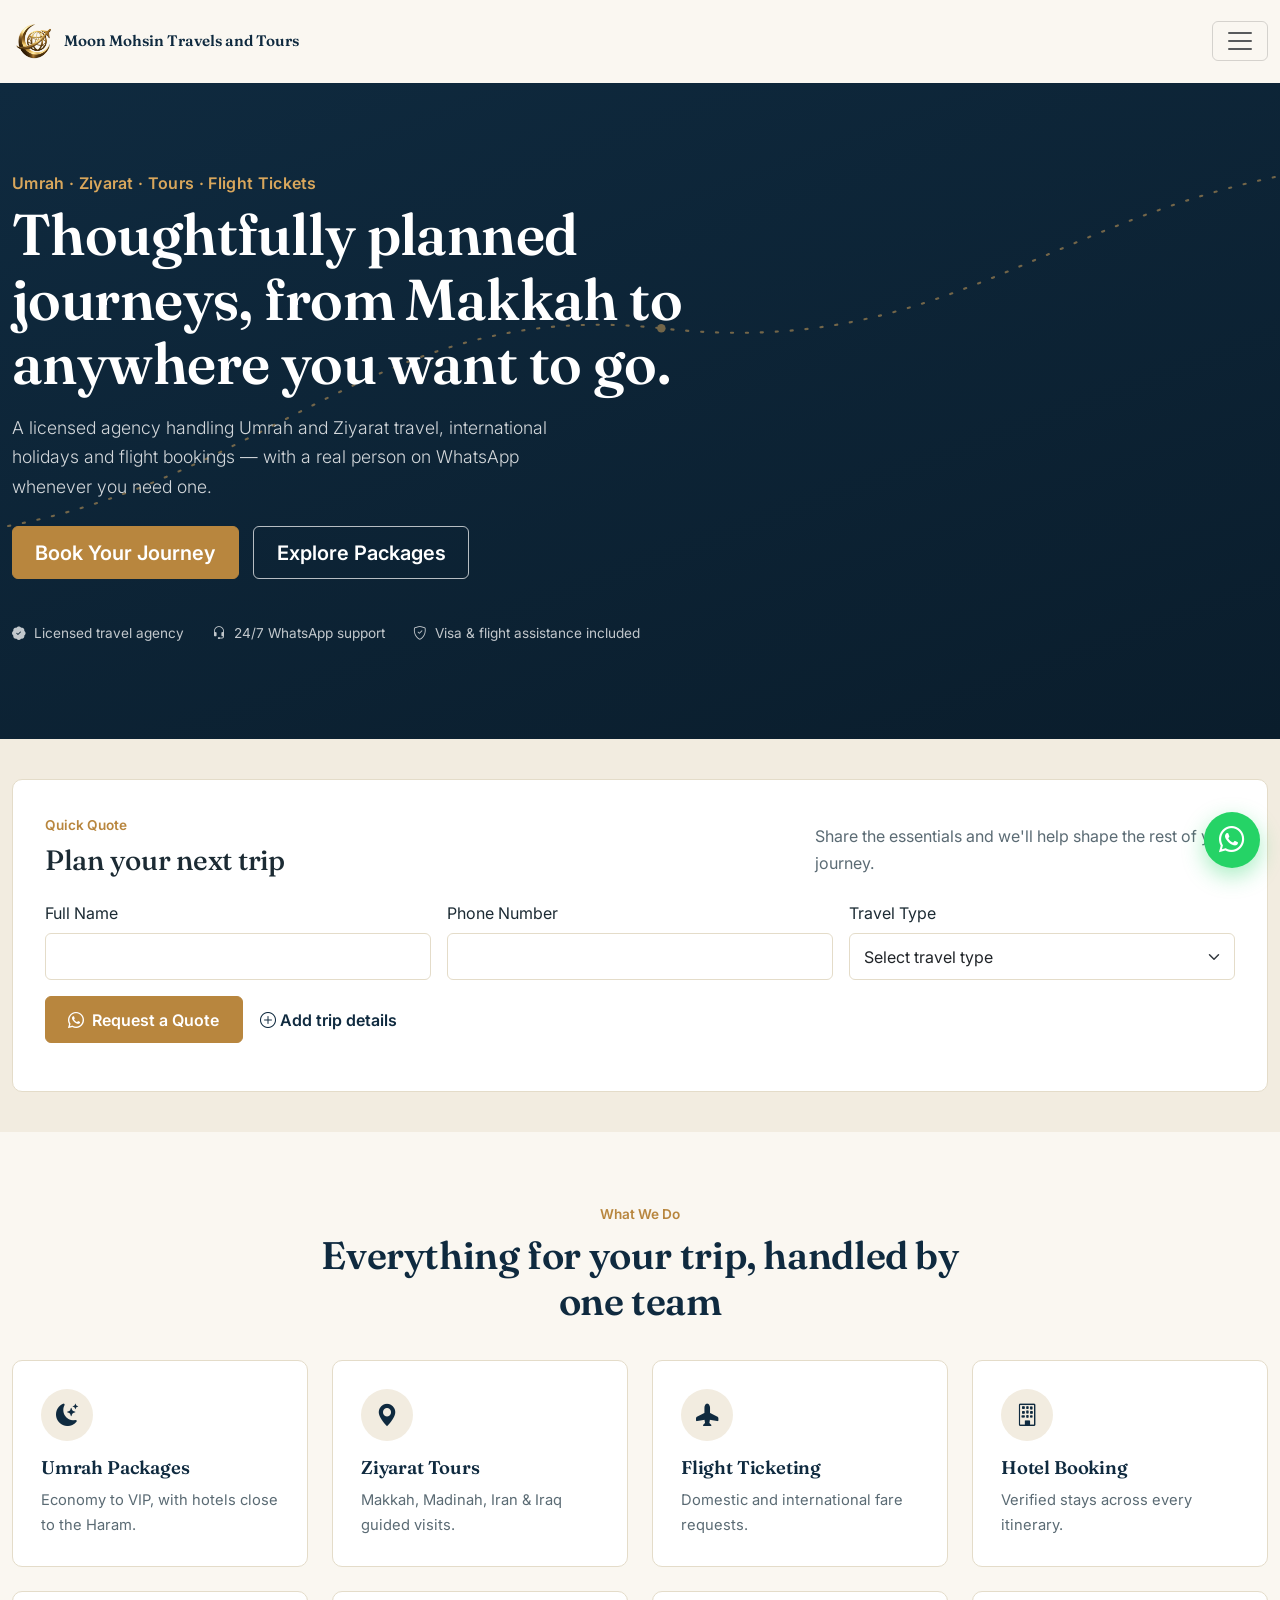
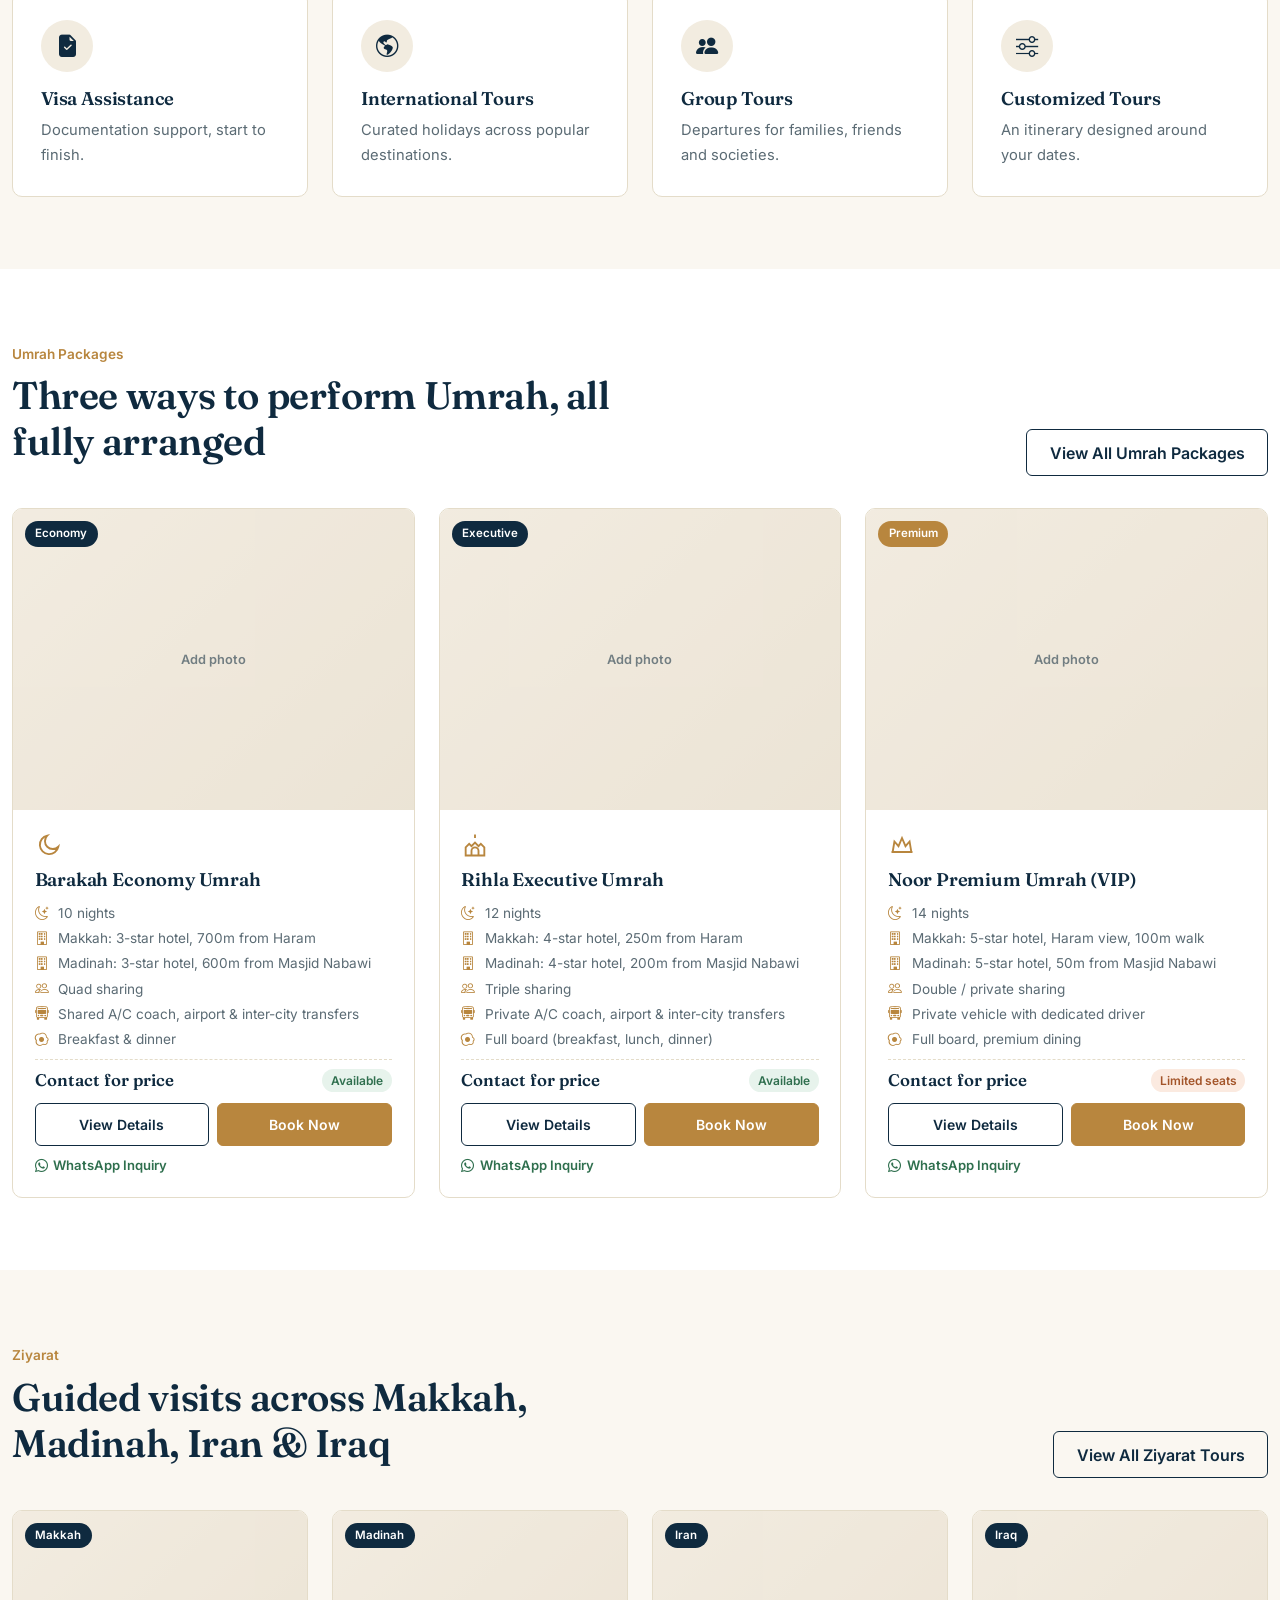
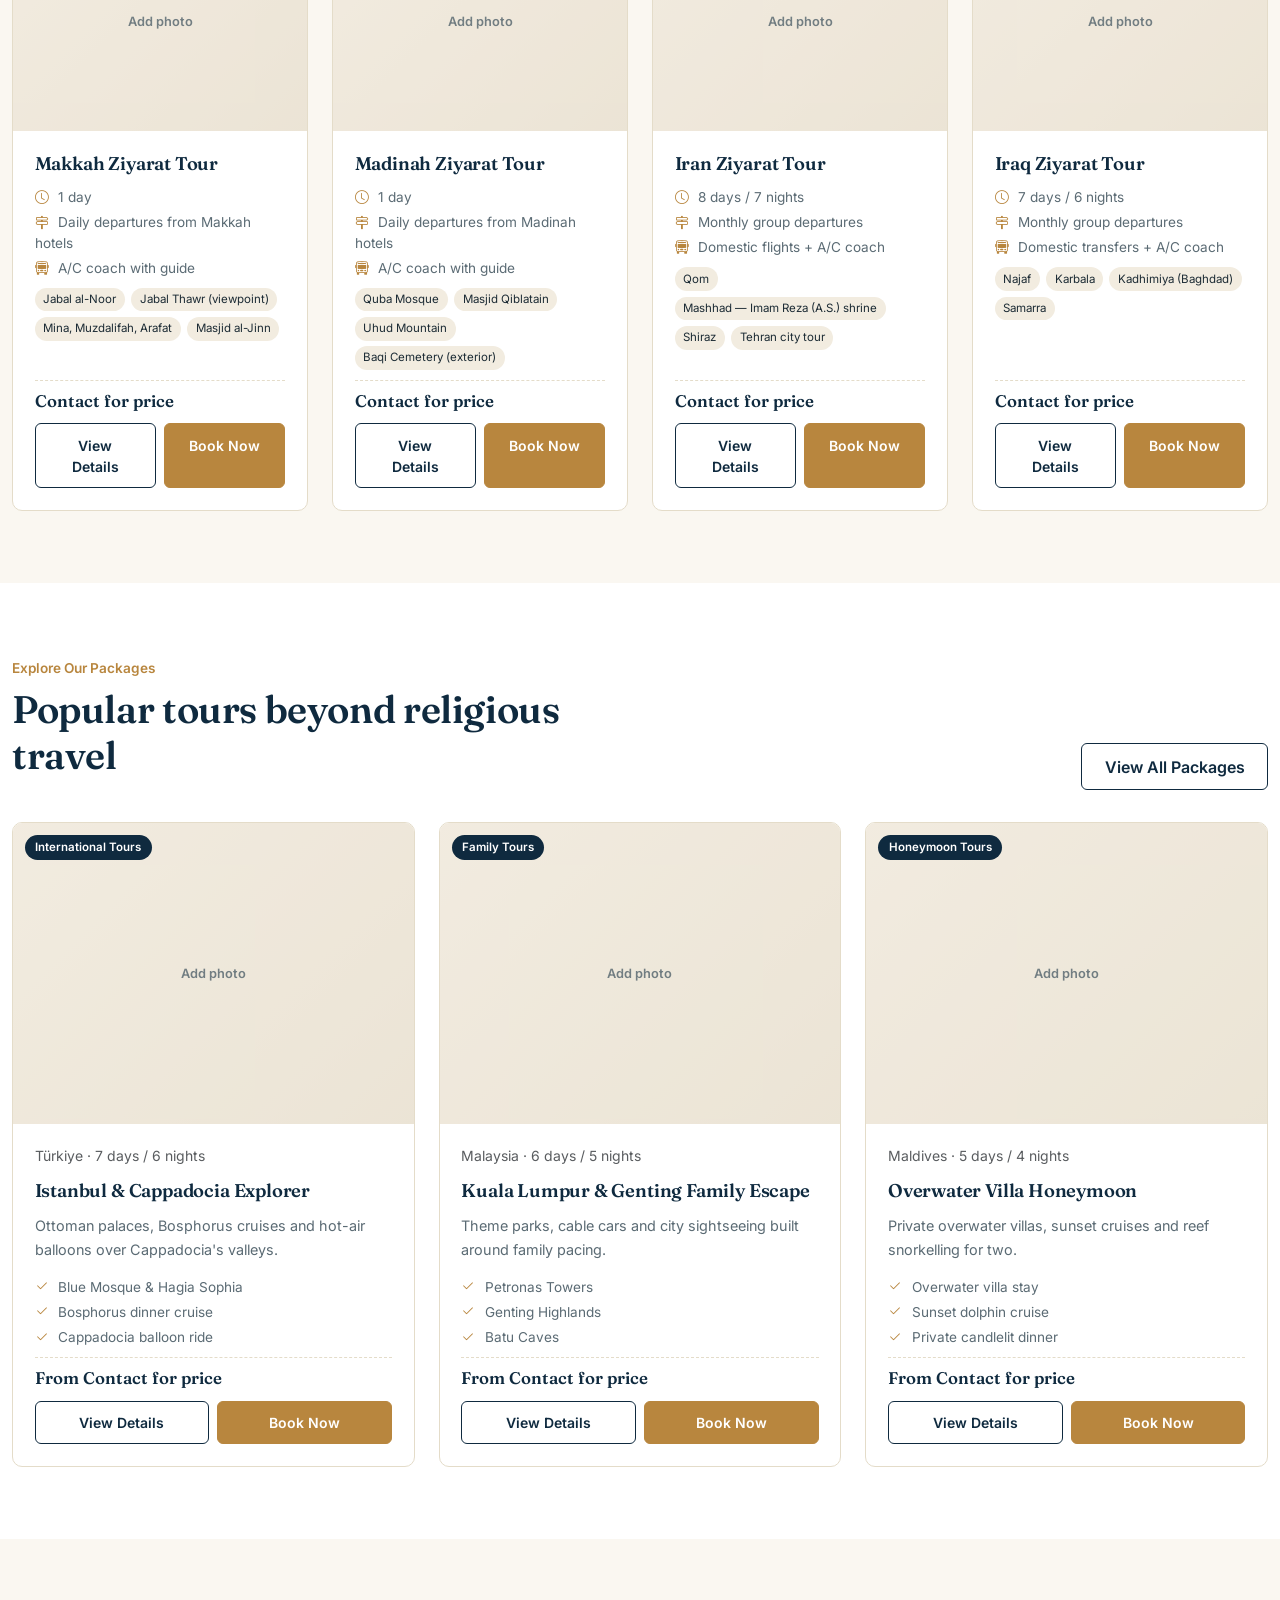
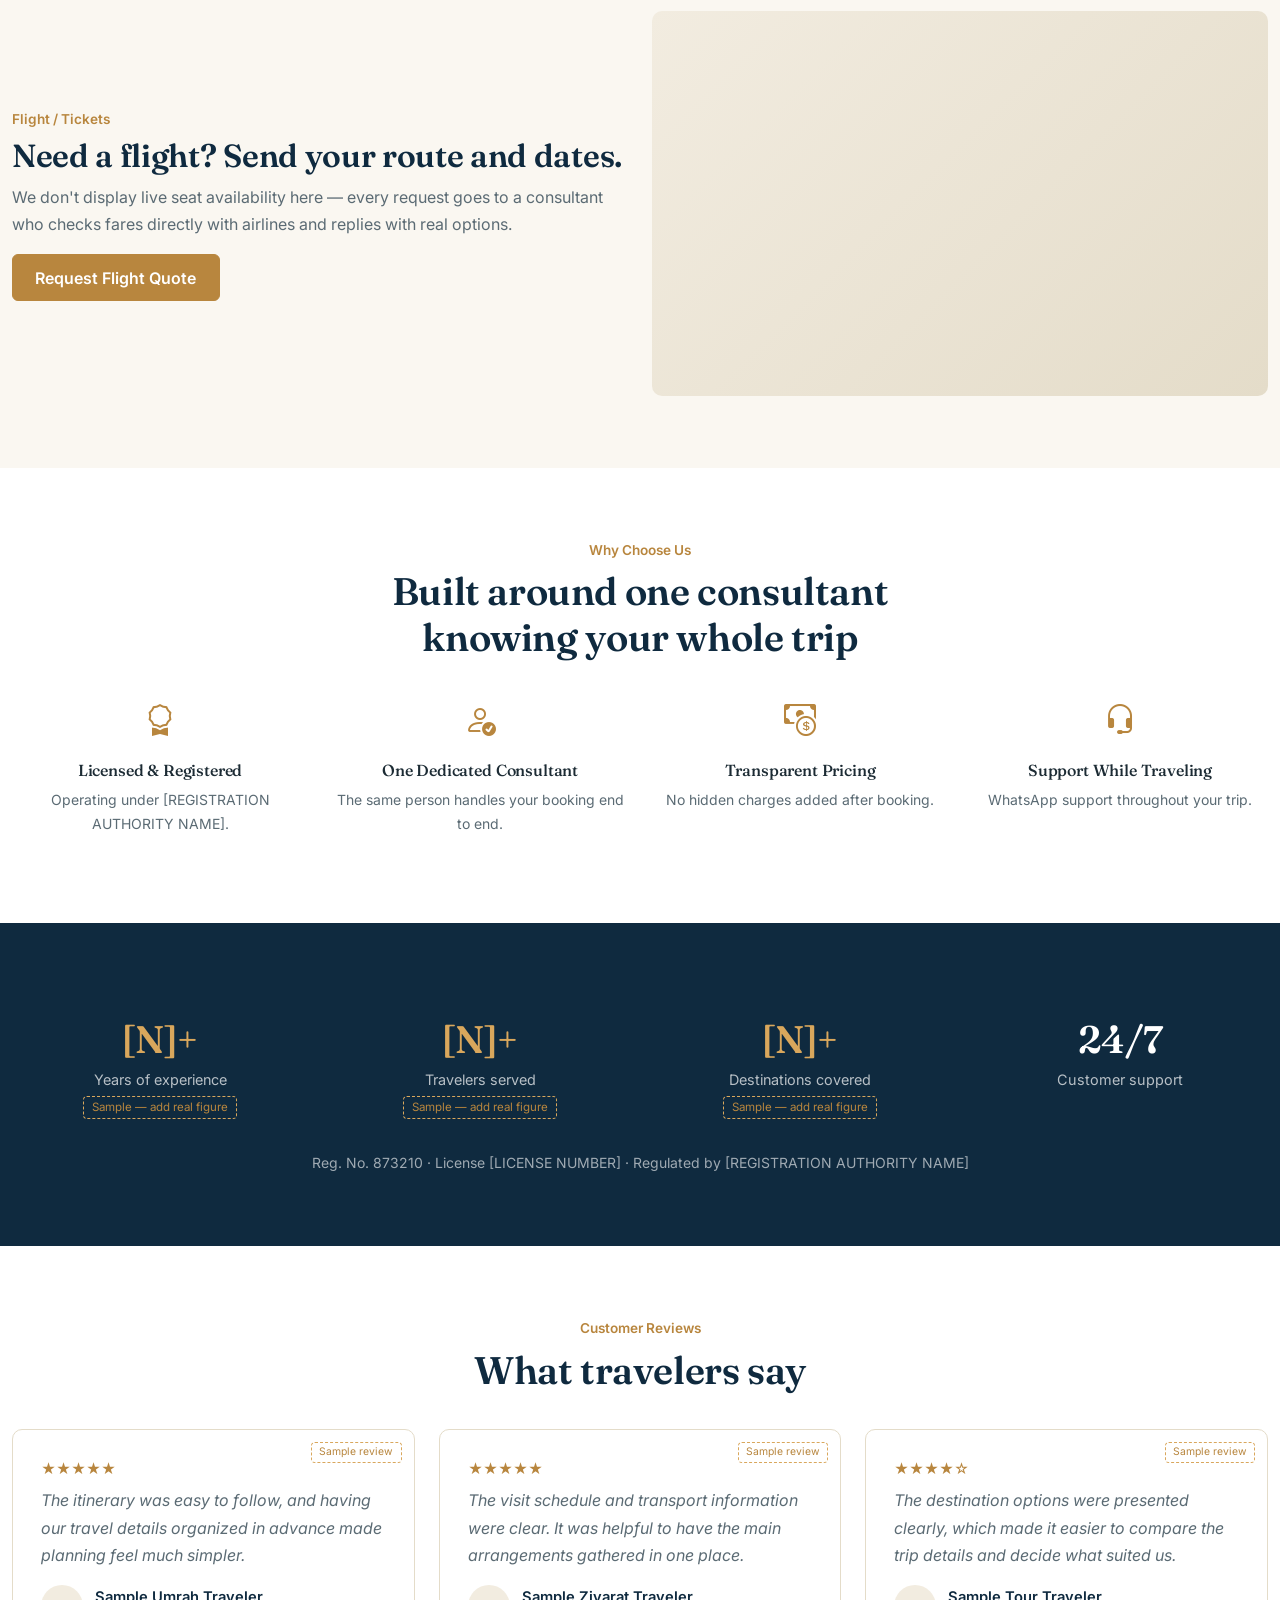
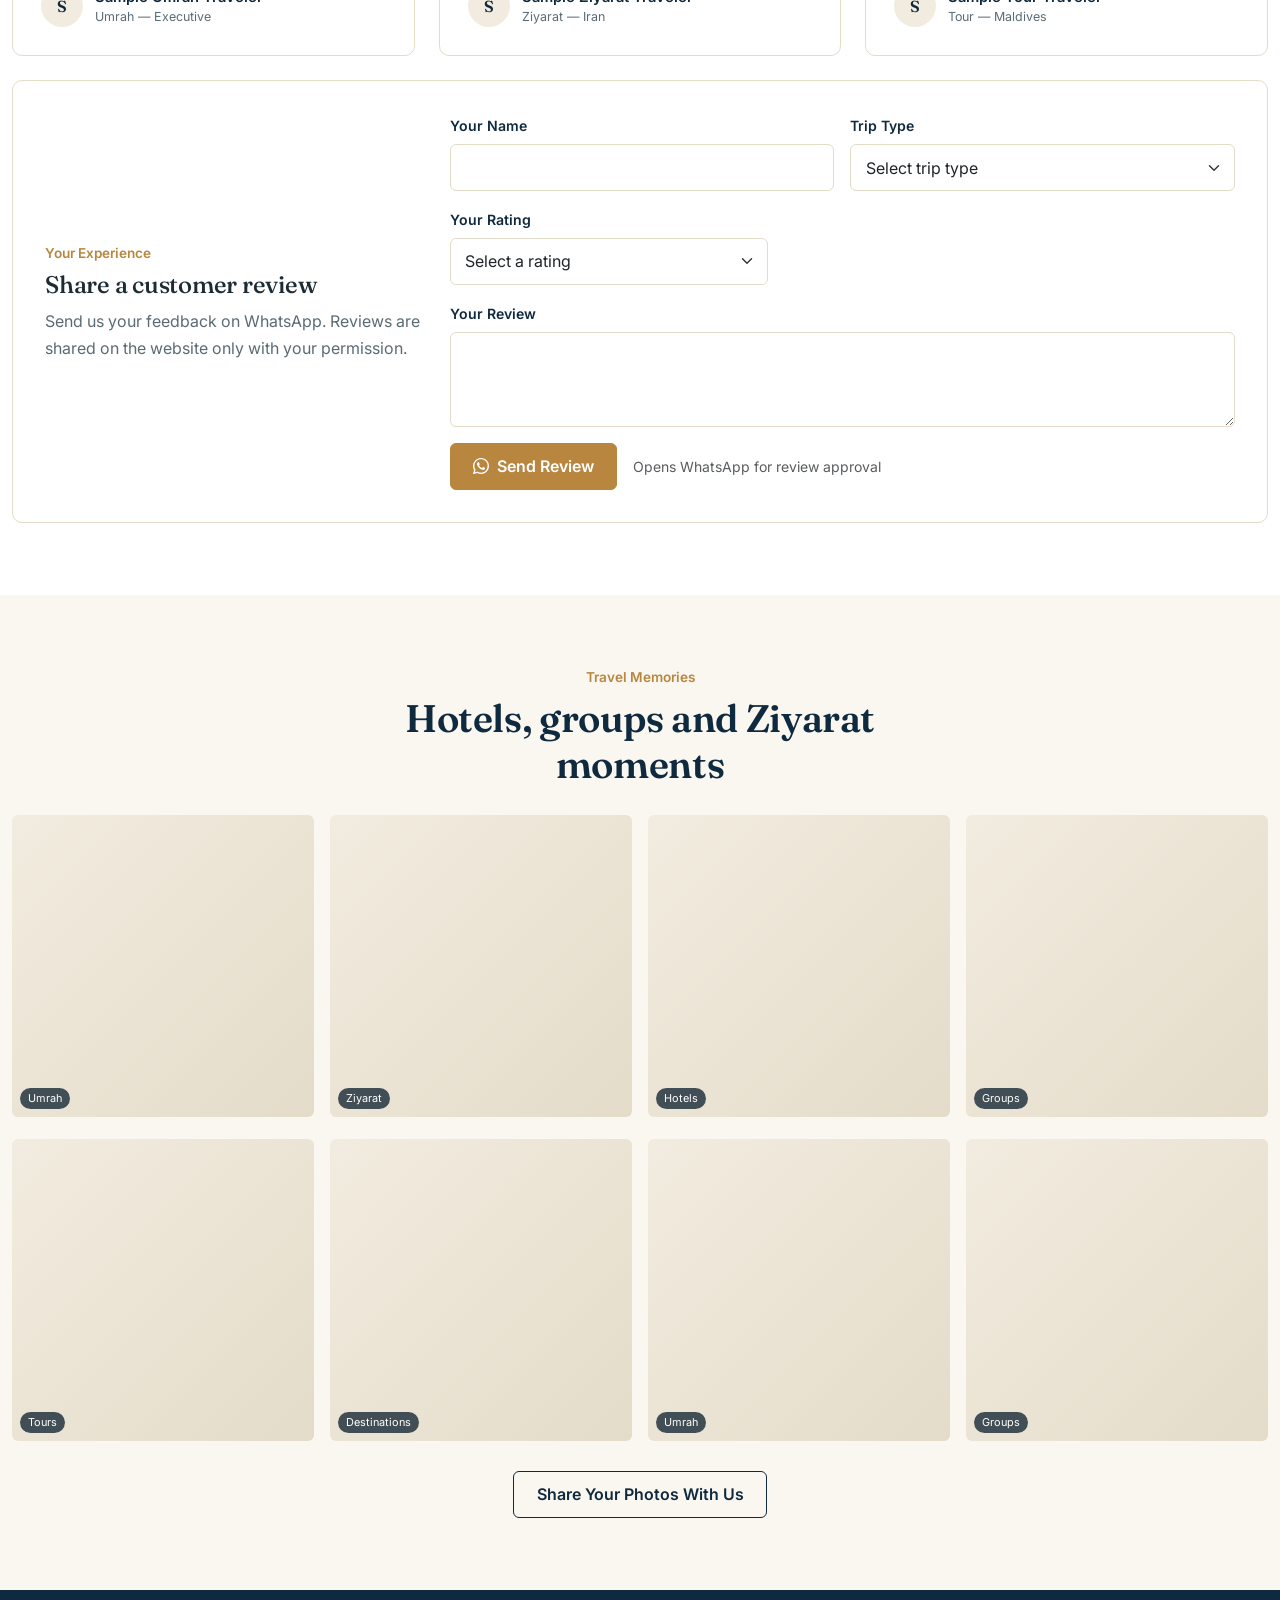
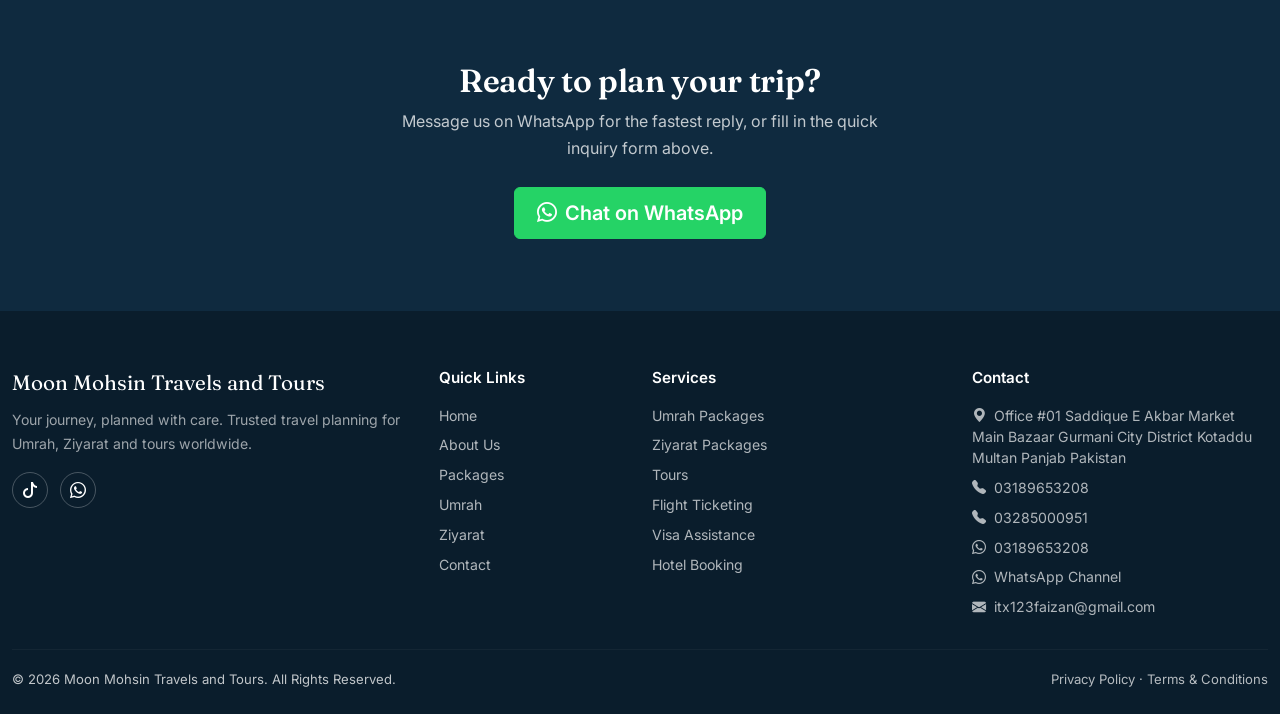
==== index.html @ 8db4bbfd "Initial website project" ====
<!DOCTYPE html>
<html lang="en">
<head>
<meta charset="UTF-8">
<meta name="viewport" content="width=device-width, initial-scale=1">
<title>Moon Mohsin Travels and Tours — Umrah, Ziyarat &amp; Tour Packages</title>
<meta name="description" content="Book Umrah packages, Ziyarat tours, international holidays and flight tickets with Moon Mohsin Travels and Tours — a licensed travel agency trusted by thousands of travelers.">
<meta property="og:title" content="Moon Mohsin Travels and Tours — Umrah, Ziyarat & Tour Packages">
<meta property="og:description" content="Licensed Umrah, Ziyarat, tour and flight-ticketing specialists. Request a quote or chat with us on WhatsApp.">
<meta property="og:type" content="website">
<link rel="icon" type="image/png" href="assets/images/ChatGPT%20Image%20Sep%2026,%202026,%2011_28_20%20PM.png">
<link rel="preconnect" href="https://fonts.googleapis.com">
<link href="https://fonts.googleapis.com/css2?family=Fraunces:wght@500;600;700&family=Inter:wght@400;500;600;700&display=swap" rel="stylesheet">
<link href="https://cdn.jsdelivr.net/npm/bootstrap@5.3.3/dist/css/bootstrap.min.css" rel="stylesheet">
<link href="https://cdn.jsdelivr.net/npm/bootstrap-icons@1.11.3/font/bootstrap-icons.css" rel="stylesheet">
<link href="assets/css/style.css" rel="stylesheet">
</head>
<body>

<div id="chrome-navbar"></div>

<!-- HERO -->
<header class="hero">
  <svg class="hero__route" viewBox="0 0 1200 500" preserveAspectRatio="none" xmlns="http://www.w3.org/2000/svg">
    <path d="M-20,420 C 250,380 350,200 620,230 S 980,120 1240,80" fill="none" stroke="#D9A75C" stroke-width="2" stroke-dasharray="2 12" stroke-linecap="round"/>
    <circle cx="-20" cy="420" r="4" fill="#D9A75C"/>
    <circle cx="620" cy="230" r="4" fill="#D9A75C"/>
    <circle cx="1240" cy="80" r="4" fill="#D9A75C"/>
  </svg>
  <div class="container position-relative">
    <div class="row">
      <div class="col-lg-8">
        <span class="hero__eyebrow">Umrah &middot; Ziyarat &middot; Tours &middot; Flight Tickets</span>
        <h1 class="mt-2 mb-3">Thoughtfully planned journeys, from Makkah to anywhere you want to go.</h1>
        <p class="lead mb-4">A licensed agency handling Umrah and Ziyarat travel, international holidays and flight bookings — with a real person on WhatsApp whenever you need one.</p>
        <div class="hero__ctas">
          <a href="contact.html#quote" class="btn btn-gold btn-lg">Book Your Journey</a>
          <a href="packages.html" class="btn btn-outline-light-custom btn-lg">Explore Packages</a>
        </div>
        <div class="hero__badges">
          <div><i class="bi bi-patch-check-fill"></i> Licensed travel agency</div>
          <div><i class="bi bi-headset"></i> 24/7 WhatsApp support</div>
          <div><i class="bi bi-shield-check"></i> Visa &amp; flight assistance included</div>
        </div>
      </div>
    </div>
  </div>
</header>

<!-- QUICK INQUIRY -->
<section class="quick-quote-section" id="quote">
  <div class="container">
    <div class="quick-quote-panel">
      <div class="quick-quote__head">
        <div>
          <span class="section-label">Quick Quote</span>
          <h2 class="h3">Plan your next trip</h2>
        </div>
        <p>Share the essentials and we'll help shape the rest of your journey.</p>
      </div>
      <form id="quickInquiryForm" class="row g-3 needs-validation" novalidate>
        <div class="col-md-4">
          <label class="form-label" for="quoteName">Full Name</label>
          <input id="quoteName" type="text" name="name" class="form-control" autocomplete="name" required>
        </div>
        <div class="col-md-4">
          <label class="form-label" for="quotePhone">Phone Number</label>
          <input id="quotePhone" type="tel" name="phone" class="form-control" autocomplete="tel" required>
        </div>
        <div class="col-md-4">
          <label class="form-label" for="quoteType">Travel Type</label>
          <select id="quoteType" name="travelType" class="form-select" required>
            <option value="" disabled selected>Select travel type</option>
            <option>Umrah</option><option>Ziyarat</option><option>Tour Package</option>
            <option>Flight / Ticket</option><option>Visa Services</option><option>Custom Tour</option><option>Other</option>
          </select>
        </div>
        <div class="col-12 d-flex flex-wrap align-items-center gap-3">
          <button type="submit" class="btn btn-gold"><i class="bi bi-whatsapp me-2"></i>Request a Quote</button>
          <button class="btn btn-link quick-quote__optional p-0" type="button" data-bs-toggle="collapse" data-bs-target="#quoteDetails" aria-expanded="false" aria-controls="quoteDetails">
            <i class="bi bi-plus-circle me-1"></i>Add trip details
          </button>
        </div>
        <div class="collapse col-12" id="quoteDetails">
          <div class="row g-3 pt-1">
            <div class="col-md-4">
              <label class="form-label" for="quoteDate">Preferred Travel Date</label>
              <input id="quoteDate" type="date" name="date" class="form-control">
            </div>
            <div class="col-md-4">
              <label class="form-label" for="quoteTravelers">Number of Travelers</label>
              <input id="quoteTravelers" type="number" min="1" name="travelers" class="form-control" placeholder="e.g. 2">
            </div>
            <div class="col-md-4">
              <label class="form-label" for="quoteDestination">Destination</label>
              <input id="quoteDestination" type="text" name="destination" class="form-control" placeholder="e.g. Makkah, Istanbul...">
            </div>
            <div class="col-12">
              <label class="form-label" for="quoteMessage">Message</label>
              <textarea id="quoteMessage" name="message" class="form-control" rows="2" placeholder="Anything else we should know?"></textarea>
            </div>
          </div>
        </div>
        <div class="col-12"><div class="form-success d-none">Thanks — WhatsApp should have opened with your details. We'll reply shortly!</div></div>
      </form>
    </div>
  </div>
</section>

<!-- SERVICES -->
<section>
  <div class="container">
    <div class="section-heading mx-auto reveal">
      <span class="section-label d-block text-center">What We Do</span>
      <h2>Everything for your trip, handled by one team</h2>
    </div>
    <div class="row g-4 mt-2">
      <div class="col-6 col-lg-3"><div class="service-card"><div class="service-card__icon"><i class="bi bi-moon-stars-fill"></i></div><h3>Umrah Packages</h3><p>Economy to VIP, with hotels close to the Haram.</p></div></div>
      <div class="col-6 col-lg-3"><div class="service-card"><div class="service-card__icon"><i class="bi bi-geo-alt-fill"></i></div><h3>Ziyarat Tours</h3><p>Makkah, Madinah, Iran &amp; Iraq guided visits.</p></div></div>
      <div class="col-6 col-lg-3"><div class="service-card"><div class="service-card__icon"><i class="bi bi-airplane-fill"></i></div><h3>Flight Ticketing</h3><p>Domestic and international fare requests.</p></div></div>
      <div class="col-6 col-lg-3"><div class="service-card"><div class="service-card__icon"><i class="bi bi-building"></i></div><h3>Hotel Booking</h3><p>Verified stays across every itinerary.</p></div></div>
      <div class="col-6 col-lg-3"><div class="service-card"><div class="service-card__icon"><i class="bi bi-file-earmark-check-fill"></i></div><h3>Visa Assistance</h3><p>Documentation support, start to finish.</p></div></div>
      <div class="col-6 col-lg-3"><div class="service-card"><div class="service-card__icon"><i class="bi bi-globe-americas"></i></div><h3>International Tours</h3><p>Curated holidays across popular destinations.</p></div></div>
      <div class="col-6 col-lg-3"><div class="service-card"><div class="service-card__icon"><i class="bi bi-people-fill"></i></div><h3>Group Tours</h3><p>Departures for families, friends and societies.</p></div></div>
      <div class="col-6 col-lg-3"><div class="service-card"><div class="service-card__icon"><i class="bi bi-sliders"></i></div><h3>Customized Tours</h3><p>An itinerary designed around your dates.</p></div></div>
    </div>
  </div>
</section>

<!-- UMRAH PREVIEW -->
<section class="bg-white">
  <div class="container">
    <div class="d-flex justify-content-between align-items-end flex-wrap gap-3 reveal">
      <div class="section-heading">
        <span class="section-label">Umrah Packages</span>
        <h2>Three ways to perform Umrah, all fully arranged</h2>
      </div>
      <a href="umrah.html" class="btn btn-outline-ink">View All Umrah Packages</a>
    </div>
    <div class="row g-4 mt-2" id="homeUmrahCards"></div>
  </div>
</section>

<!-- ZIYARAT PREVIEW -->
<section>
  <div class="container">
    <div class="d-flex justify-content-between align-items-end flex-wrap gap-3 reveal">
      <div class="section-heading">
        <span class="section-label">Ziyarat</span>
        <h2>Guided visits across Makkah, Madinah, Iran &amp; Iraq</h2>
      </div>
      <a href="ziyarat.html" class="btn btn-outline-ink">View All Ziyarat Tours</a>
    </div>
    <div class="row g-4 mt-2" id="homeZiyaratCards"></div>
  </div>
</section>

<!-- TOUR PACKAGES PREVIEW -->
<section class="bg-white">
  <div class="container">
    <div class="d-flex justify-content-between align-items-end flex-wrap gap-3 reveal">
      <div class="section-heading">
        <span class="section-label">Explore Our Packages</span>
        <h2>Popular tours beyond religious travel</h2>
      </div>
      <a href="packages.html" class="btn btn-outline-ink">View All Packages</a>
    </div>
    <div class="row g-4 mt-2" id="homeTourCards"></div>
  </div>
</section>

<!-- FLIGHT TEASER -->
<section>
  <div class="container">
    <div class="row align-items-center g-4">
      <div class="col-lg-6 reveal">
        <span class="section-label">Flight / Tickets</span>
        <h2>Need a flight? Send your route and dates.</h2>
        <p>We don't display live seat availability here — every request goes to a consultant who checks fares directly with airlines and replies with real options.</p>
        <a href="flights.html" class="btn btn-gold">Request Flight Quote</a>
      </div>
      <div class="col-lg-6">
        <div class="img-placeholder-wrap" style="aspect-ratio:16/10;">
          <img src="https://images.unsplash.com/photo-1436491865332-7a61a109cc05?auto=format&fit=crop&w=1200&q=80" alt="Airplane wing above the clouds" class="w-100 h-100" style="object-fit:cover;" onerror="this.classList.add('img-missing')">
        </div>
      </div>
    </div>
  </div>
</section>

<!-- WHY CHOOSE US -->
<section class="bg-white">
  <div class="container">
    <div class="section-heading mx-auto reveal">
      <span class="section-label d-block text-center">Why Choose Us</span>
      <h2>Built around one consultant knowing your whole trip</h2>
    </div>
    <div class="row g-4 mt-2 text-center">
      <div class="col-6 col-lg-3"><i class="bi bi-award fs-2" style="color:var(--gold)"></i><h3 class="h6 mt-3">Licensed &amp; Registered</h3><p class="small">Operating under [REGISTRATION AUTHORITY NAME].</p></div>
      <div class="col-6 col-lg-3"><i class="bi bi-person-check fs-2" style="color:var(--gold)"></i><h3 class="h6 mt-3">One Dedicated Consultant</h3><p class="small">The same person handles your booking end to end.</p></div>
      <div class="col-6 col-lg-3"><i class="bi bi-cash-coin fs-2" style="color:var(--gold)"></i><h3 class="h6 mt-3">Transparent Pricing</h3><p class="small">No hidden charges added after booking.</p></div>
      <div class="col-6 col-lg-3"><i class="bi bi-headset fs-2" style="color:var(--gold)"></i><h3 class="h6 mt-3">Support While Traveling</h3><p class="small">WhatsApp support throughout your trip.</p></div>
    </div>
  </div>
</section>

<!-- TRUST / REGISTRATION -->
<section class="trust-strip">
  <div class="container">
    <div class="row g-4" id="statsRow"></div>
    <p class="text-center small mt-3 mb-0" style="color:rgba(255,255,255,0.6);">
      Reg. No. 873210 &middot; License [LICENSE NUMBER] &middot; Regulated by [REGISTRATION AUTHORITY NAME]
    </p>
  </div>
</section>

<!-- REVIEWS -->
<section class="bg-white">
  <div class="container">
    <div class="section-heading mx-auto reveal">
      <span class="section-label d-block text-center">Customer Reviews</span>
      <h2>What travelers say</h2>
    </div>
    <div class="row g-4 mt-2" id="reviewsRow"></div>
    <div class="form-panel mt-4">
      <div class="row align-items-center g-4">
        <div class="col-lg-4">
          <span class="section-label">Your Experience</span>
          <h3 class="h4">Share a customer review</h3>
          <p class="mb-0">Send us your feedback on WhatsApp. Reviews are shared on the website only with your permission.</p>
        </div>
        <div class="col-lg-8">
          <form id="reviewForm" class="row g-3 needs-validation" novalidate>
            <div class="col-md-6">
              <label class="form-label" for="reviewName">Your Name</label>
              <input id="reviewName" type="text" name="name" class="form-control" autocomplete="name" required>
            </div>
            <div class="col-md-6">
              <label class="form-label" for="reviewTrip">Trip Type</label>
              <select id="reviewTrip" name="tripType" class="form-select" required>
                <option value="" disabled selected>Select trip type</option>
                <option>Umrah</option><option>Ziyarat</option><option>Tour Package</option><option>Flight / Ticket</option><option>Other</option>
              </select>
            </div>
            <div class="col-md-5">
              <label class="form-label" for="reviewRating">Your Rating</label>
              <select id="reviewRating" name="rating" class="form-select" required>
                <option value="" disabled selected>Select a rating</option>
                <option value="5">5 stars</option><option value="4">4 stars</option><option value="3">3 stars</option><option value="2">2 stars</option><option value="1">1 star</option>
              </select>
            </div>
            <div class="col-12">
              <label class="form-label" for="reviewText">Your Review</label>
              <textarea id="reviewText" name="review" class="form-control" rows="3" required></textarea>
            </div>
            <div class="col-12 d-flex flex-wrap align-items-center gap-3">
              <button type="submit" class="btn btn-gold"><i class="bi bi-whatsapp me-2"></i>Send Review</button>
              <span class="text-muted small">Opens WhatsApp for review approval</span>
            </div>
          </form>
        </div>
      </div>
    </div>
  </div>
</section>

<!-- GALLERY -->
<section>
  <div class="container">
    <div class="section-heading mx-auto reveal">
      <span class="section-label d-block text-center">Travel Memories</span>
      <h2>Hotels, groups and Ziyarat moments</h2>
    </div>
    <div class="row g-3 mt-2" id="homeGallery"></div>
    <div class="text-center mt-4"><a href="contact.html" class="btn btn-outline-ink">Share Your Photos With Us</a></div>
  </div>
</section>

<!-- CTA -->
<section class="text-center" style="background: var(--ink); color:#fff;">
  <div class="container">
    <h2 style="color:#fff;">Ready to plan your trip?</h2>
    <p style="color:rgba(255,255,255,0.75); max-width:520px; margin:0 auto 1.5rem;">Message us on WhatsApp for the fastest reply, or fill in the quick inquiry form above.</p>
    <a class="btn btn-whatsapp btn-lg" target="_blank" rel="noopener" id="ctaWhatsapp"><i class="bi bi-whatsapp me-2"></i>Chat on WhatsApp</a>
  </div>
</section>

<div id="chrome-footer"></div>

<!-- Package Details Modal -->
<div class="modal fade" id="detailsModal" tabindex="-1" aria-hidden="true">
  <div class="modal-dialog modal-dialog-centered">
    <div class="modal-content">
      <div class="modal-header"><h5 class="modal-title" id="detailsModalLabel"></h5><button class="btn-close" data-bs-dismiss="modal"></button></div>
      <div class="modal-body" id="detailsModalBody"></div>
    </div>
  </div>
</div>
<!-- Gallery Modal -->
<div class="modal fade" id="galleryModal" tabindex="-1" aria-hidden="true">
  <div class="modal-dialog modal-dialog-centered modal-lg">
    <div class="modal-content">
      <div class="modal-header"><h5 class="modal-title" id="galleryModalCaption"></h5><button class="btn-close" data-bs-dismiss="modal"></button></div>
      <div class="modal-body"><img id="galleryModalImg" class="w-100" style="border-radius:8px;" alt="Gallery photo"></div>
    </div>
  </div>
</div>

<script src="https://cdn.jsdelivr.net/npm/bootstrap@5.3.3/dist/js/bootstrap.bundle.min.js"></script>
<script src="assets/js/config.js"></script>
<script src="assets/js/main.js"></script>
<script>
  document.addEventListener("DOMContentLoaded", () => {
    renderUmrahCards("homeUmrahCards", SITE_CONFIG.umrahPackages);
    renderZiyaratCards("homeZiyaratCards", SITE_CONFIG.ziyaratPackages.slice(0,4));
    renderTourCards("homeTourCards", SITE_CONFIG.tourPackages.slice(0,3));
    renderGallery("homeGallery");
    document.getElementById("ctaWhatsapp").href = waLink();

    document.getElementById("statsRow").innerHTML = SITE_CONFIG.company.stats.map(s => `
      <div class="col-6 col-lg-3">
        <div class="stat-block ${s.isPlaceholder ? 'stat-block--placeholder' : ''}">
          <div class="stat-block__value">${s.value}</div>
          <div class="stat-block__label">${s.label}</div>
          ${s.isPlaceholder ? '<span class="placeholder-note">Sample — add real figure</span>' : ''}
        </div>
      </div>`).join("");

    document.getElementById("reviewsRow").innerHTML = SITE_CONFIG.reviews.map(r => `
      <div class="col-md-6 col-lg-4">
        <div class="review-card h-100">
          ${r.isPlaceholder ? '<span class="placeholder-tag">Sample review</span>' : ''}
          <div class="review-card__stars">${"★".repeat(r.rating)}${"☆".repeat(5-r.rating)}</div>
          <p class="review-card__text">${r.text}</p>
          <div class="review-card__footer">
            <div class="review-avatar">${r.name.replace(/[\[\]]/g,'').charAt(0)}</div>
            <div><div class="review-card__name">${r.name}</div><div class="review-card__type">${r.packageType}</div></div>
          </div>
        </div>
      </div>`).join("");

    wireInquiryForm("quickInquiryForm", d => `Hello, I'd like a quote.\nName: ${d.name}\nPhone: ${d.phone}\nTravel type: ${d.travelType}\nDestination: ${d.destination||"-"}\nDate: ${d.date||"-"}\nTravelers: ${d.travelers||"-"}\nMessage: ${d.message||"-"}`);
    wireInquiryForm("reviewForm", d => `Hello, I'd like to share a customer review.\nName: ${d.name}\nTrip type: ${d.tripType}\nRating: ${d.rating}/5\nReview: ${d.review}\nPlease confirm before publishing this review.`);
  });
</script>
</body>
</html>
---- assets/css/style.css ----
/* =========================================================
   DESIGN TOKENS
   ========================================================= */
:root {
  --ink: #0F2A3F;
  --ink-deep: #0A1D2C;
  --ivory: #FAF7F1;
  --ivory-alt: #F2ECE0;
  --gold: #B8863E;
  --gold-light: #D9A75C;
  --text: #1C2B34;
  --text-muted: #5B6B74;
  --line: #E4DCC9;
  --success: #2F6F4E;

  --font-display: "Fraunces", Georgia, serif;
  --font-body: "Inter", -apple-system, BlinkMacSystemFont, "Segoe UI", sans-serif;

  --radius-sm: 6px;
  --radius-md: 10px;
  --container-max: 1320px;
}

html { scroll-behavior: smooth; }
body {
  font-family: var(--font-body);
  color: var(--text);
  background: var(--ivory);
  overflow-x: hidden;
}
h1, h2, h3, h4, .font-display {
  font-family: var(--font-display);
  color: var(--ink);
  font-weight: 600;
  letter-spacing: -0.01em;
}
p { color: var(--text-muted); line-height: 1.7; }
a { text-decoration: none; }
.container { max-width: var(--container-max); }
section { padding: 4.5rem 0; }
@media (max-width: 767.98px) { section { padding: 3rem 0; } }

.section-label {
  font-size: 0.85rem;
  color: var(--gold);
  font-weight: 600;
  margin-bottom: 0.5rem;
  display: inline-block;
}
.section-heading { max-width: 640px; }
.section-heading h2 { font-size: clamp(1.6rem, 3vw, 2.4rem); margin-bottom: 0.75rem; }
.section-heading.mx-auto { margin-left: auto; margin-right: auto; text-align: center; }

/* subtle single reveal, section headers only */
.reveal { opacity: 0; transform: translateY(14px); transition: opacity .6s ease, transform .6s ease; }
.reveal.is-visible { opacity: 1; transform: translateY(0); }
@media (prefers-reduced-motion: reduce) { .reveal { opacity: 1; transform: none; transition: none; } }

/* =========================================================
   BUTTONS
   ========================================================= */
.btn { border-radius: var(--radius-sm); font-weight: 600; padding: 0.65rem 1.4rem; transition: transform .15s ease, box-shadow .15s ease; }
.btn:active { transform: translateY(1px); }
.btn-gold { background: var(--gold); border-color: var(--gold); color: #fff; }
.btn-gold:hover { background: var(--gold-light); border-color: var(--gold-light); color: #fff; }
.btn-ink { background: var(--ink); border-color: var(--ink); color: #fff; }
.btn-ink:hover { background: var(--ink-deep); border-color: var(--ink-deep); color: #fff; }
.btn-outline-ink { border: 1.5px solid var(--ink); color: var(--ink); background: transparent; }
.btn-outline-ink:hover { background: var(--ink); color: #fff; }
.btn-outline-light-custom { border: 1.5px solid rgba(255,255,255,.7); color: #fff; }
.btn-outline-light-custom:hover { background: #fff; color: var(--ink); }
.btn-whatsapp { background: #25D366; color: #fff; border-color: #25D366; }
.btn-whatsapp:hover { background: #1ebd58; color: #fff; }

/* =========================================================
   NAVBAR
   ========================================================= */
.site-navbar { background: var(--ivory); padding: 1rem 0; position: sticky; top: 0; z-index: 1030; transition: box-shadow .2s ease, padding .2s ease; border-bottom: 1px solid transparent; }
.site-navbar.is-scrolled { box-shadow: 0 4px 18px rgba(15,42,63,0.08); padding: 0.55rem 0; border-bottom-color: var(--line); }
.navbar-brand { font-family: var(--font-display); font-weight: 600; display: flex; align-items: center; gap: 0.5rem; color: var(--ink) !important; }
.brand-logo { width:44px; height:40px; flex:0 0 44px; object-fit:contain; }
.brand-full { font-size: 1.05rem; }
@media (max-width: 1399.98px) { .brand-full { font-size: 0.95rem; } }
.site-navbar .nav-link { color: var(--text); font-weight: 500; padding: 0.5rem 0.9rem; position: relative; }
.site-navbar .nav-link.active,
.site-navbar .nav-link:hover { color: var(--ink); font-weight: 600; }
.site-navbar .nav-link.active::after { content:""; position:absolute; left:0.9rem; right:0.9rem; bottom:0.1rem; height:2px; background:var(--gold); }
@media (max-width: 575.98px) {
   .site-navbar .navbar-brand { min-width:0; max-width:calc(100% - 4.25rem); gap:0.3rem; margin-right:0.5rem; align-items:center; }
   .site-navbar .brand-logo { width:38px; height:36px; flex-basis:38px; }
   .site-navbar .brand-full { min-width:0; max-width:205px; font-size:0.84rem; line-height:1.15; }
   .site-navbar .navbar-toggler { flex:0 0 auto; padding:0.35rem 0.55rem; }
}

/* =========================================================
   HERO — with flight-path motif (the one signature element)
   ========================================================= */
.hero { position: relative; background: linear-gradient(160deg, var(--ink) 0%, var(--ink-deep) 100%); color: #fff; overflow: hidden; padding: 5.5rem 0 6rem; }
.hero__route { position: absolute; inset: 0; pointer-events: none; opacity: 0.5; }
.hero__eyebrow { color: var(--gold-light); font-weight: 600; letter-spacing: 0.02em; }
.hero h1 { color: #fff; font-size: clamp(2.1rem, 5vw, 3.6rem); line-height: 1.12; max-width: 760px; }
.hero p.lead { color: rgba(255,255,255,0.82); max-width: 560px; font-size: 1.1rem; }
.hero__ctas { display: flex; gap: 0.9rem; flex-wrap: wrap; }
.hero__badges { display: flex; gap: 1.75rem; flex-wrap: wrap; margin-top: 2.75rem; }
.hero__badges div { color: rgba(255,255,255,0.75); font-size: 0.85rem; display:flex; align-items:center; gap:0.5rem; }

.page-hero { background: linear-gradient(160deg, var(--ink) 0%, var(--ink-deep) 100%); color: #fff; padding: 3.25rem 0; position: relative; overflow: hidden; }
.page-hero h1 { color: #fff; font-size: clamp(1.8rem, 4vw, 2.6rem); }
.page-hero p { color: rgba(255,255,255,0.8); max-width: 620px; }
.breadcrumb-custom { font-size: 0.85rem; color: rgba(255,255,255,0.6); }
.breadcrumb-custom a { color: rgba(255,255,255,0.85); }

/* =========================================================
   STATS / TRUST
   ========================================================= */
.stat-block { text-align: center; padding: 1rem; }
.stat-block__value { font-family: var(--font-display); font-size: clamp(1.8rem, 3vw, 2.6rem); color: var(--ink); font-weight: 600; }
.stat-block__label { color: var(--text-muted); font-size: 0.9rem; }
.stat-block--placeholder .stat-block__value { color: var(--gold); }
.placeholder-note { font-size: 0.72rem; color: var(--gold); border: 1px dashed var(--gold-light); border-radius: 4px; padding: 0.1rem 0.5rem; display:inline-block; margin-top:0.35rem; }

.trust-strip { background: var(--ink); color: #fff; }
.trust-strip .stat-block__label { color: rgba(255,255,255,0.7); }
.trust-strip .stat-block__value { color: #fff; }
.trust-strip .stat-block--placeholder .stat-block__value { color: var(--gold-light); }

/* =========================================================
   SERVICES
   ========================================================= */
.service-card { background:#fff; border:1px solid var(--line); border-radius: var(--radius-md); padding: 1.75rem; height:100%; transition: box-shadow .2s ease, transform .2s ease; }
.service-card:hover { box-shadow: 0 12px 28px rgba(15,42,63,0.08); transform: translateY(-3px); }
.service-card__icon { width:52px; height:52px; border-radius:50%; background: var(--ivory-alt); color: var(--ink); display:flex; align-items:center; justify-content:center; font-size:1.4rem; margin-bottom:1rem; }
.service-card h3 { font-size:1.15rem; }
.service-card p { font-size: 0.92rem; margin-bottom: 0; }
#contactCards a { color:var(--ink); }
#contactCards a:hover,
#contactCards a:focus-visible { color:var(--gold); }

/* =========================================================
   PACKAGE CARDS (reused across Umrah / Ziyarat / Tours)
   ========================================================= */
.package-card { background:#fff; border:1px solid var(--line); border-radius: var(--radius-md); overflow:hidden; display:flex; flex-direction:column; transition: box-shadow .2s ease, transform .2s ease; }
.package-card:hover { box-shadow: 0 14px 30px rgba(15,42,63,0.1); transform: translateY(-3px); }
.package-card__media { position:relative; aspect-ratio: 4/3; background: linear-gradient(135deg, var(--ivory-alt), var(--line)); overflow:hidden; }
.package-card__media img { width:100%; height:100%; object-fit:cover; display:block; }
.package-card__media img.img-missing { display:none; }
.package-card__media::after {
  content: "Add photo"; position:absolute; inset:0; display:flex; align-items:center; justify-content:center;
  color: var(--ink); opacity:0; font-size:0.8rem; font-weight:600; background: var(--ivory-alt);
}
.package-card__media:has(img.img-missing)::after { opacity:0.55; }
.tier-badge { position:absolute; top:0.75rem; left:0.75rem; background: var(--ink); color:#fff; font-size:0.72rem; font-weight:600; padding:0.25rem 0.65rem; border-radius:20px; z-index:1; }
.tier-badge--premium { background: var(--gold); }
.package-card__body { padding: 1.35rem; display:flex; flex-direction:column; gap:0.6rem; flex:1; }
.package-card__icon { color: var(--gold); }
.package-card__title { font-size: 1.15rem; margin-bottom:0.15rem; }
.package-card__desc { font-size:0.9rem; margin-bottom:0.25rem; }
.package-card__facts { list-style:none; padding:0; margin:0; font-size:0.85rem; color: var(--text-muted); display:flex; flex-direction:column; gap:0.3rem; }
.package-card__facts i { color: var(--gold); margin-right:0.35rem; width:1rem; text-align:center; }
.package-card__tags { display:flex; flex-wrap:wrap; gap:0.35rem; }
.tag { background: var(--ivory-alt); color: var(--text); font-size:0.72rem; padding:0.2rem 0.55rem; border-radius:20px; }
.package-card__footer { display:flex; align-items:center; justify-content:space-between; margin-top:auto; padding-top:0.5rem; border-top:1px dashed var(--line); }
.package-card__price { font-family: var(--font-display); font-weight:600; color: var(--ink); font-size:1.05rem; }
.availability { font-size:0.75rem; font-weight:600; padding:0.15rem 0.55rem; border-radius:20px; }
.availability--ok { background:#E7F3EC; color: var(--success); }
.availability--limited { background:#FBEAE0; color:#A3552A; }
.package-card__actions { display:flex; gap:0.5rem; flex-wrap:wrap; }
.package-card__actions .btn { flex:1; }
.whatsapp-inline { font-size:0.82rem; color: var(--success); font-weight:600; display:inline-flex; align-items:center; gap:0.35rem; }
.whatsapp-inline:hover { text-decoration: underline; }
.empty-state { text-align:center; color: var(--text-muted); padding: 2rem 0; }

/* =========================================================
   FORMS
   ========================================================= */
.form-panel { background:#fff; border:1px solid var(--line); border-radius: var(--radius-md); padding: 2rem; }
.form-panel .form-label { font-weight:600; font-size:0.88rem; color: var(--ink); }
.form-control, .form-select { border-radius: var(--radius-sm); border-color: var(--line); padding: 0.65rem 0.9rem; }
.form-control:focus, .form-select:focus { border-color: var(--gold); box-shadow: 0 0 0 0.2rem rgba(184,134,62,0.15); }
.form-success { background:#E7F3EC; color: var(--success); border-radius: var(--radius-sm); padding:0.75rem 1rem; font-size:0.9rem; }
.quick-quote-section { background:var(--ivory-alt); padding:2.5rem 0; }
.quick-quote-panel { background:#fff; border:1px solid var(--line); border-radius:var(--radius-md); padding:2rem; }
.quick-quote__head { display:flex; justify-content:space-between; align-items:end; gap:2rem; margin-bottom:1.5rem; }
.quick-quote__head h2 { margin-bottom:0; }
.quick-quote__head p { max-width:420px; margin:0; color:var(--text-muted); }
.quick-quote__optional { color:var(--ink); font-weight:600; text-decoration:none; }
.quick-quote__optional:hover { color:var(--gold); }
@media (max-width: 767.98px) {
   .quick-quote-section { padding:1.5rem 0; }
   .quick-quote-panel { padding:1.25rem; }
   .quick-quote__head { display:block; margin-bottom:1.25rem; }
   .quick-quote__head p { margin-top:0.5rem; }
}

/* =========================================================
   REVIEWS
   ========================================================= */
.review-card { background:#fff; border:1px solid var(--line); border-radius: var(--radius-md); padding: 1.75rem; height:100%; position:relative; }
.review-card__stars { color: var(--gold); font-size:0.9rem; margin-bottom:0.5rem; }
.review-card__text { font-style: italic; }
.review-card__footer { display:flex; align-items:center; gap:0.75rem; margin-top:1rem; }
.review-avatar { width:42px; height:42px; border-radius:50%; background:var(--ivory-alt); color:var(--ink); display:flex; align-items:center; justify-content:center; font-weight:600; font-family: var(--font-display); }
.review-card__name { font-weight:600; color: var(--ink); font-size:0.92rem; }
.review-card__type { font-size:0.78rem; color: var(--text-muted); }
.placeholder-tag { position:absolute; top:0.75rem; right:0.75rem; font-size:0.65rem; color: var(--gold); border:1px dashed var(--gold-light); padding:0.1rem 0.45rem; border-radius:4px; }

/* =========================================================
   GALLERY
   ========================================================= */
.gallery-thumb { border:0; padding:0; width:100%; aspect-ratio:1; border-radius: var(--radius-sm); overflow:hidden; position:relative; background: linear-gradient(135deg, var(--ivory-alt), var(--line)); cursor:pointer; }
.gallery-thumb img { width:100%; height:100%; object-fit:cover; transition: transform .35s ease; }
.gallery-thumb img.img-missing { display:none; }
.gallery-thumb:hover img { transform: scale(1.06); }
.gallery-thumb__cat { position:absolute; bottom:0.5rem; left:0.5rem; background: rgba(10,29,44,0.75); color:#fff; font-size:0.68rem; padding:0.15rem 0.5rem; border-radius:20px; }
.gallery-filter .btn { margin: 0.2rem; }

/* =========================================================
   WHATSAPP FLOAT + MOBILE BOTTOM BAR
   ========================================================= */
.whatsapp-float { position: fixed; right: 1.25rem; bottom: 5.5rem; width: 56px; height: 56px; background:#25D366; color:#fff; border-radius:50%; display:flex; align-items:center; justify-content:center; font-size:1.6rem; box-shadow: 0 8px 22px rgba(37,211,102,0.4); z-index:1040; }
@media (min-width: 992px) { .whatsapp-float { bottom: 2rem; } }
.mobile-bottom-bar { position: fixed; left:0; right:0; bottom:0; background:#fff; border-top:1px solid var(--line); display:flex; z-index:1035; box-shadow: 0 -4px 14px rgba(0,0,0,0.06); }
.mobile-bottom-bar a { flex:1; text-align:center; padding:0.6rem 0.25rem; color: var(--ink); font-size:0.72rem; display:flex; flex-direction:column; align-items:center; gap:0.2rem; }
.mobile-bottom-bar i { font-size:1.15rem; }
@media (max-width: 991.98px) { body { padding-bottom: 3.75rem; } }

/* =========================================================
   FOOTER
   ========================================================= */
.site-footer { background: var(--ink-deep); color: rgba(255,255,255,0.75); padding: 3.5rem 0 1.5rem; }
.footer-brand { font-family: var(--font-display); font-size:1.3rem; color:#fff; margin-bottom:0.6rem; }
.footer-about { font-size:0.88rem; color: rgba(255,255,255,0.6); }
.footer-heading { color:#fff; font-weight:600; margin-bottom:0.9rem; font-size:0.95rem; }
.footer-list { list-style:none; padding:0; margin:0; display:flex; flex-direction:column; gap:0.55rem; font-size:0.88rem; }
.footer-list a, .footer-list li { color: rgba(255,255,255,0.68); }
.footer-list a:hover { color: var(--gold-light); }
.footer-social { display:flex; gap:0.75rem; margin-top:1rem; }
.footer-social a { width:36px; height:36px; border-radius:50%; border:1px solid rgba(255,255,255,0.25); display:flex; align-items:center; justify-content:center; color:#fff; }
.footer-social a:hover { background: var(--gold); border-color: var(--gold); }
.site-footer hr { border-color: rgba(255,255,255,0.15); margin: 2rem 0 1.25rem; }
.footer-bottom { display:flex; justify-content:space-between; flex-wrap:wrap; gap:0.5rem; font-size:0.82rem; }
.footer-legal a { color: rgba(255,255,255,0.7); }

/* =========================================================
   MISC: detail modal, image placeholder utility
   ========================================================= */
.detail-row { display:flex; justify-content:space-between; gap:1rem; padding:0.45rem 0; border-bottom:1px dashed var(--line); font-size:0.9rem; text-transform:capitalize; }
.detail-row strong { color: var(--ink); text-align:right; text-transform:none; }
.img-placeholder-wrap { position:relative; border-radius: var(--radius-md); overflow:hidden; background: linear-gradient(135deg, var(--ivory-alt), var(--line)); }
.img-placeholder-wrap img.img-missing { display:none; }

/* wide-screen container control */
@media (min-width: 1600px) { .container { max-width: 1440px; } }
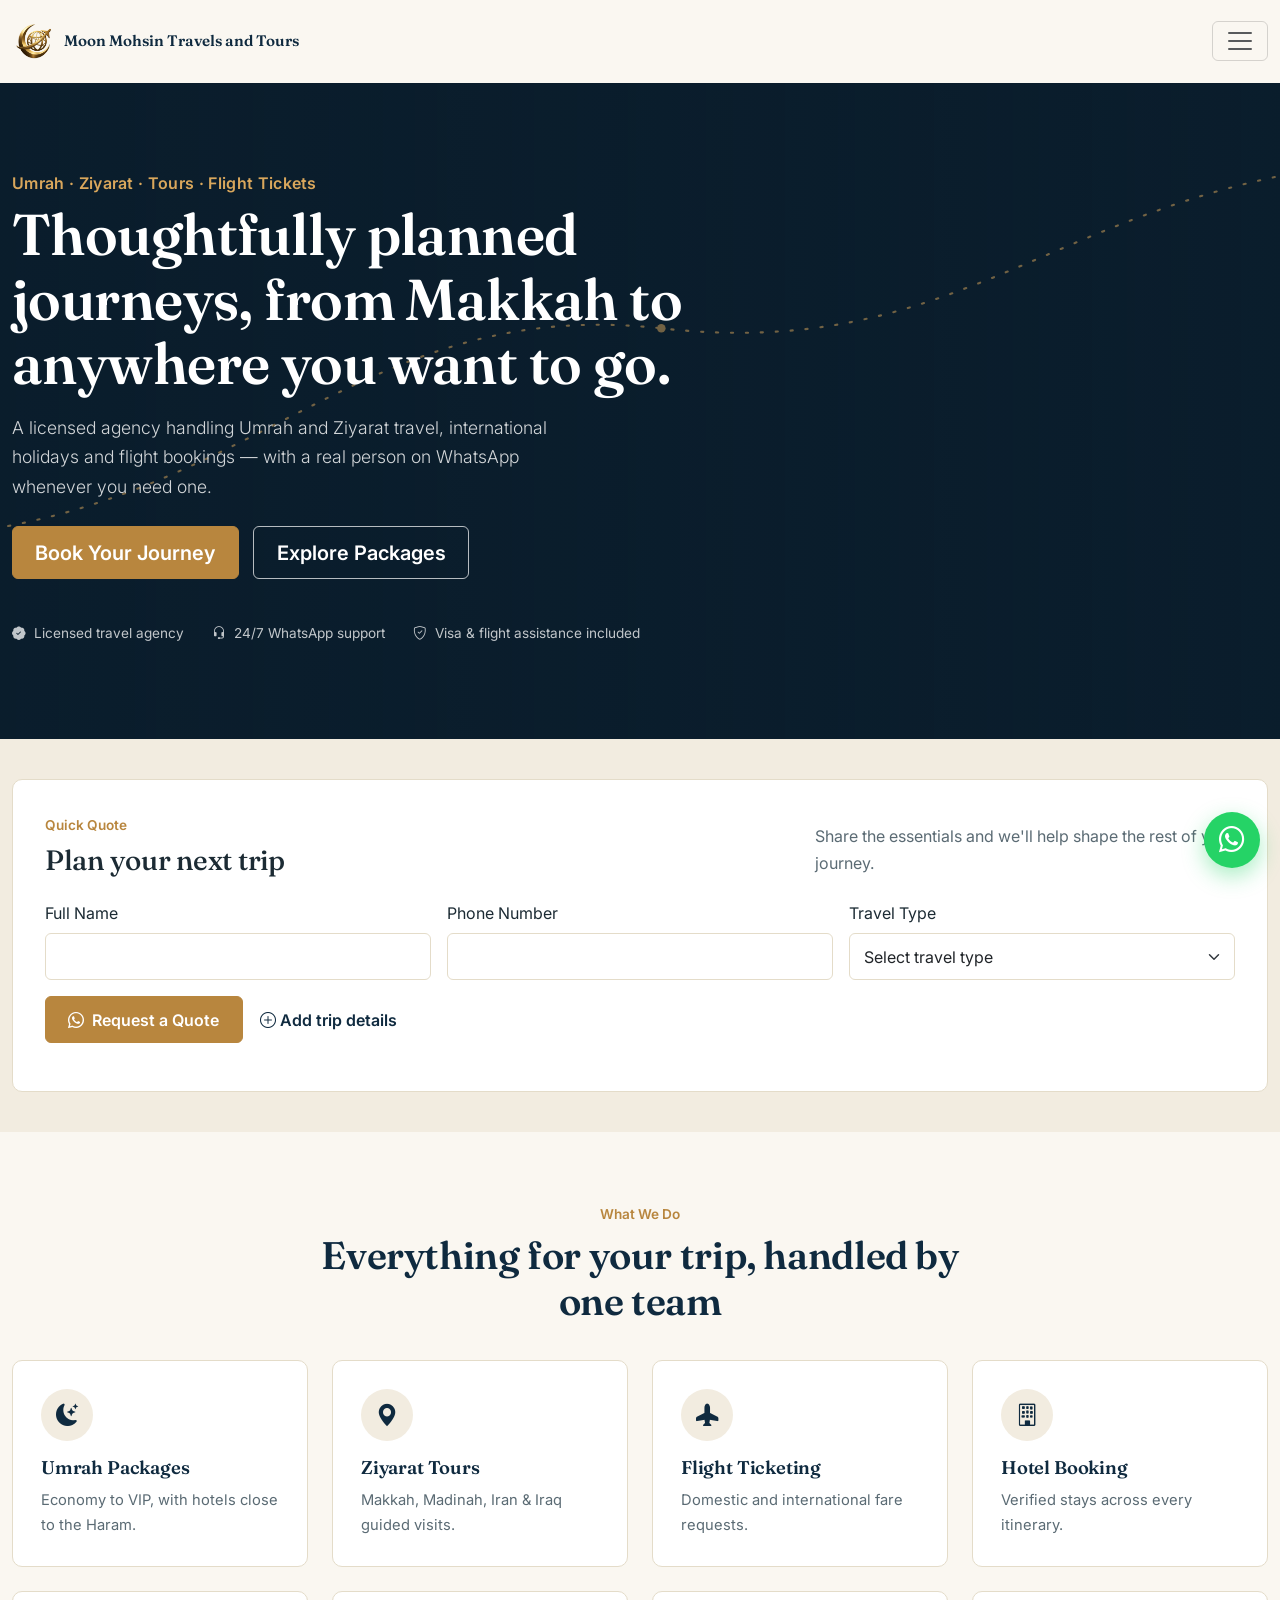
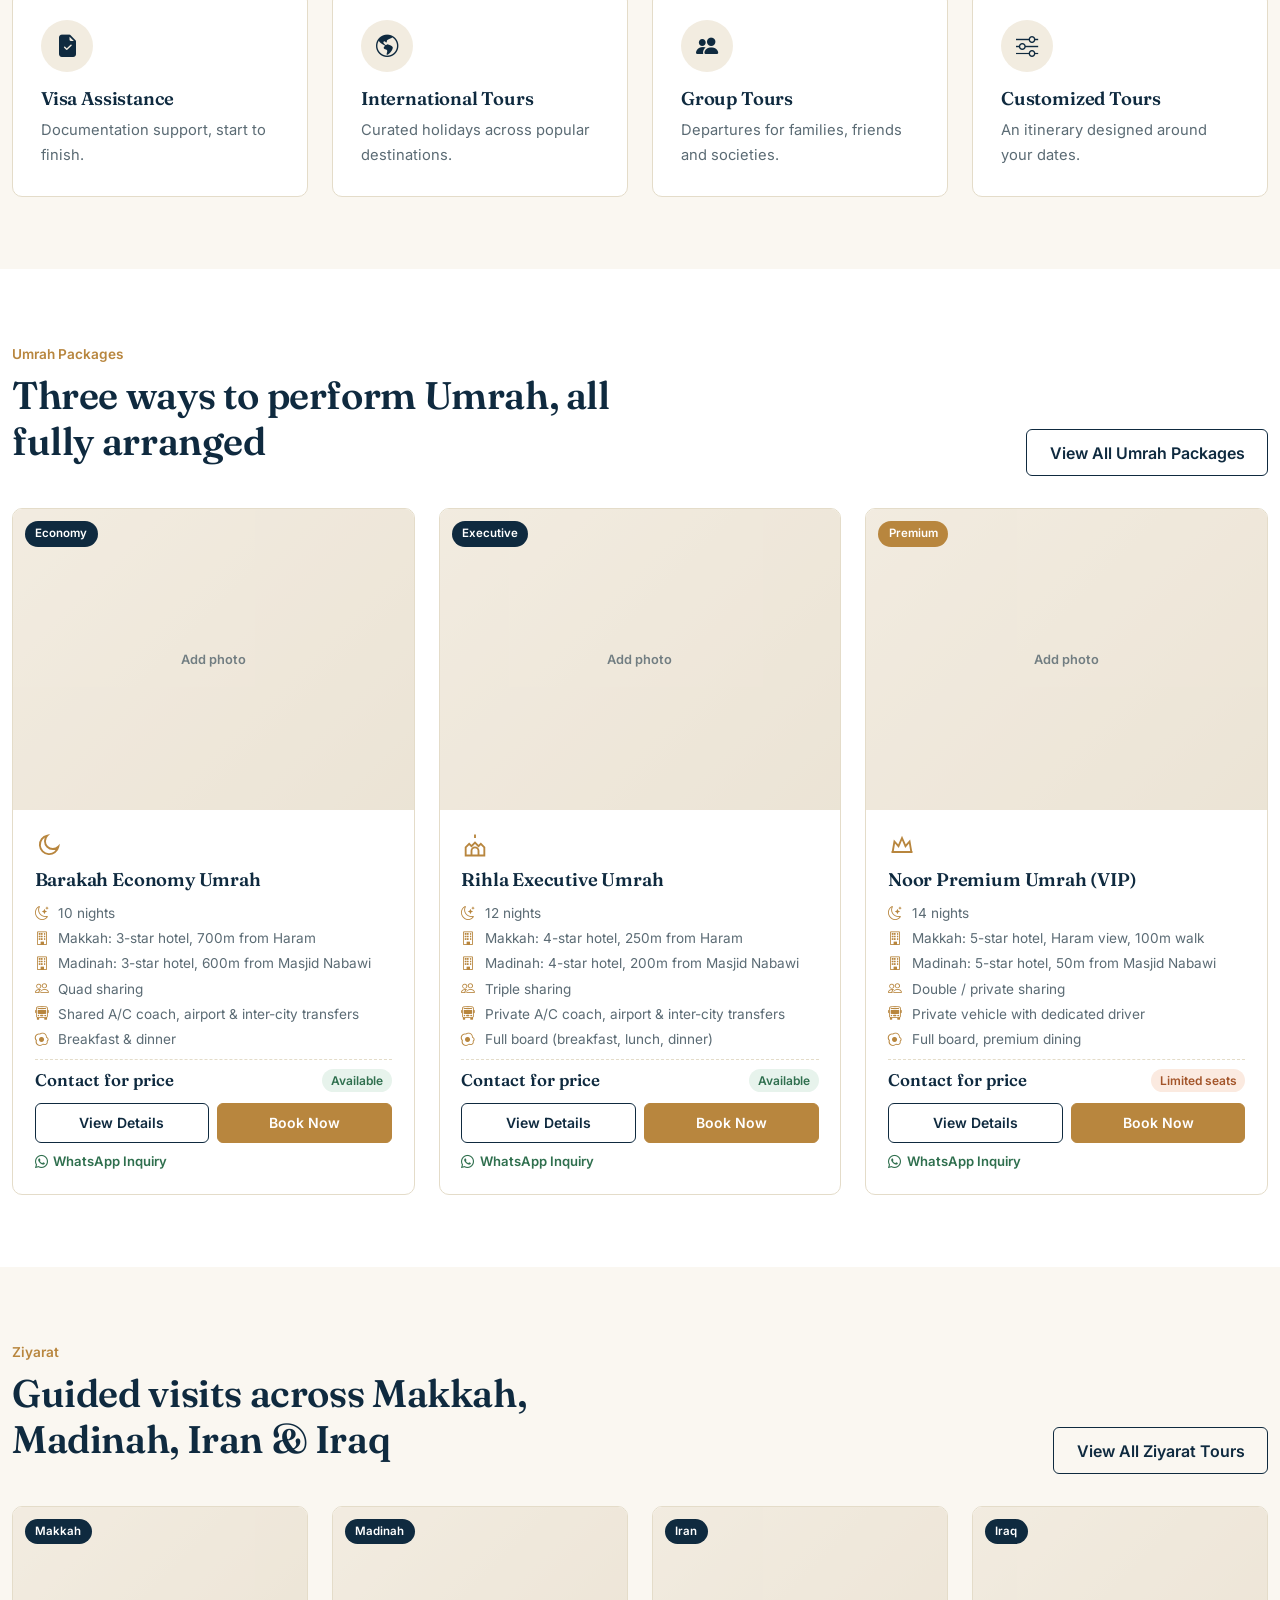
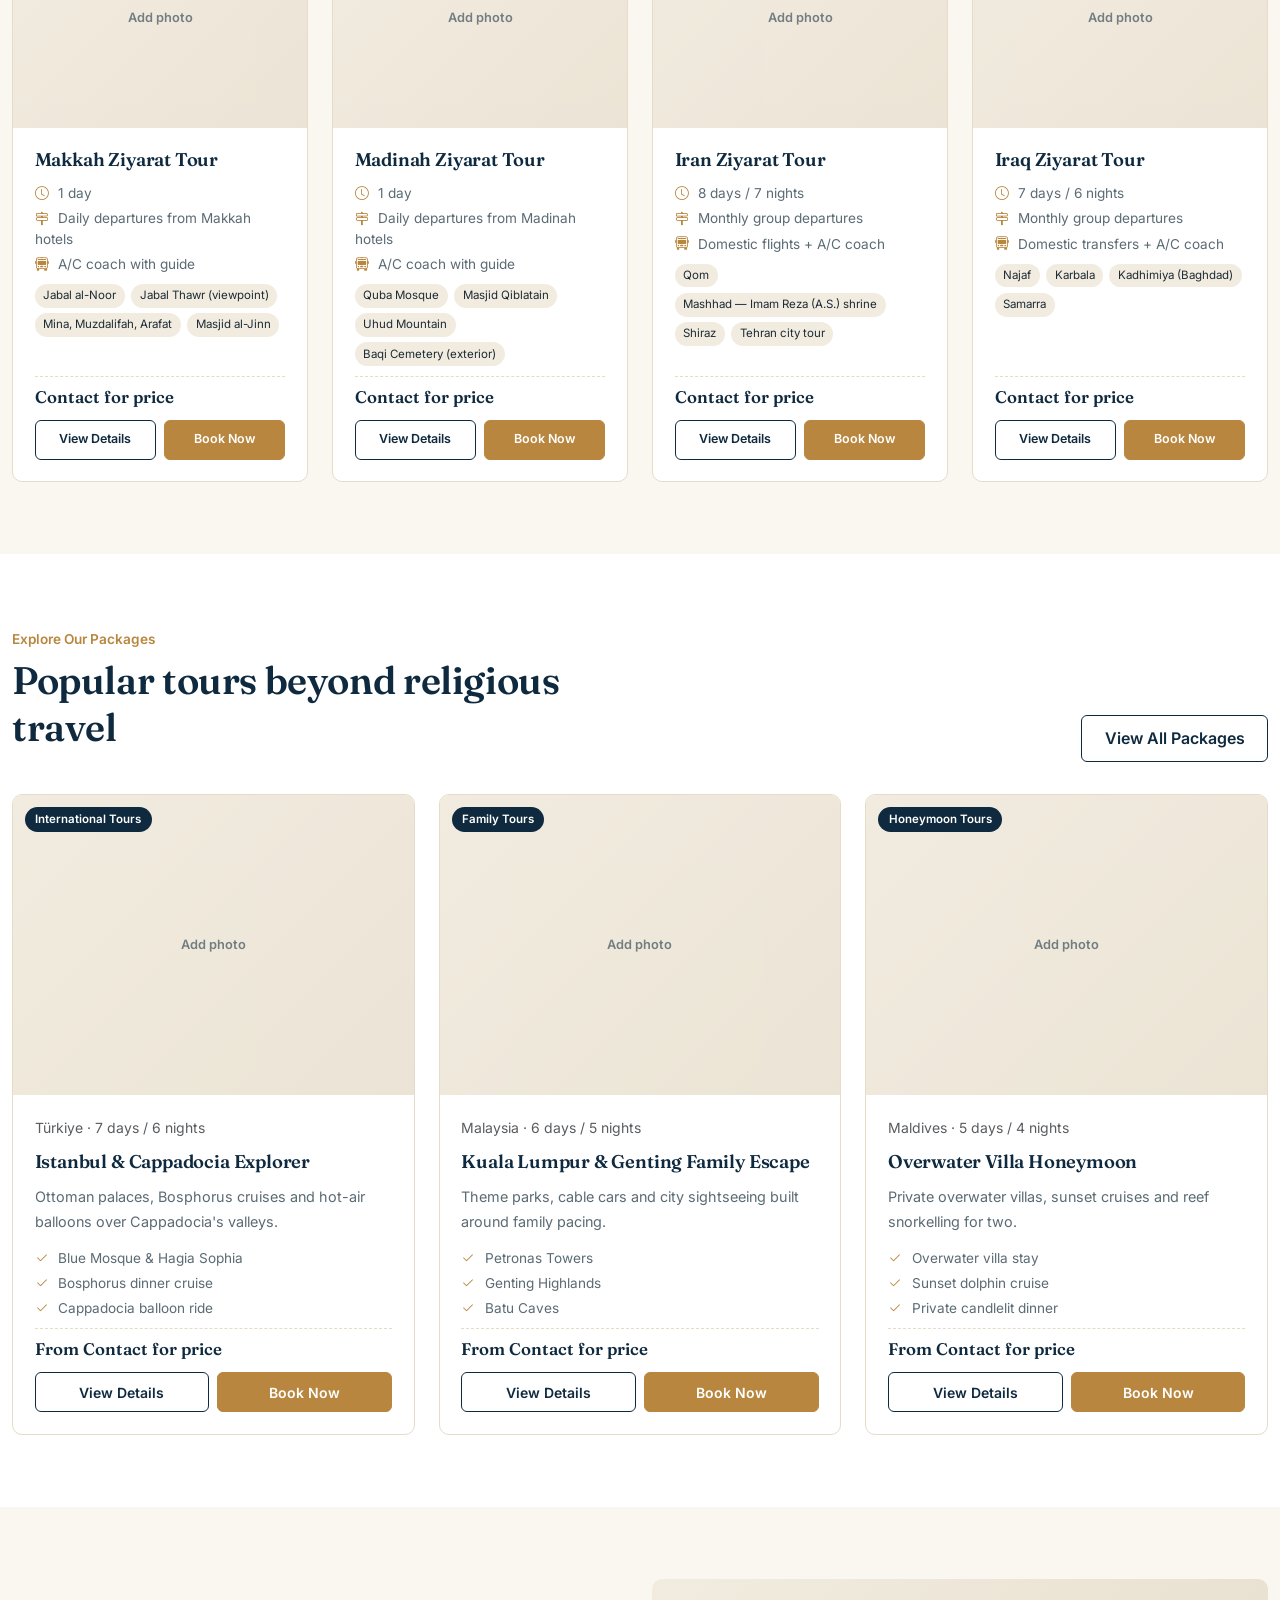
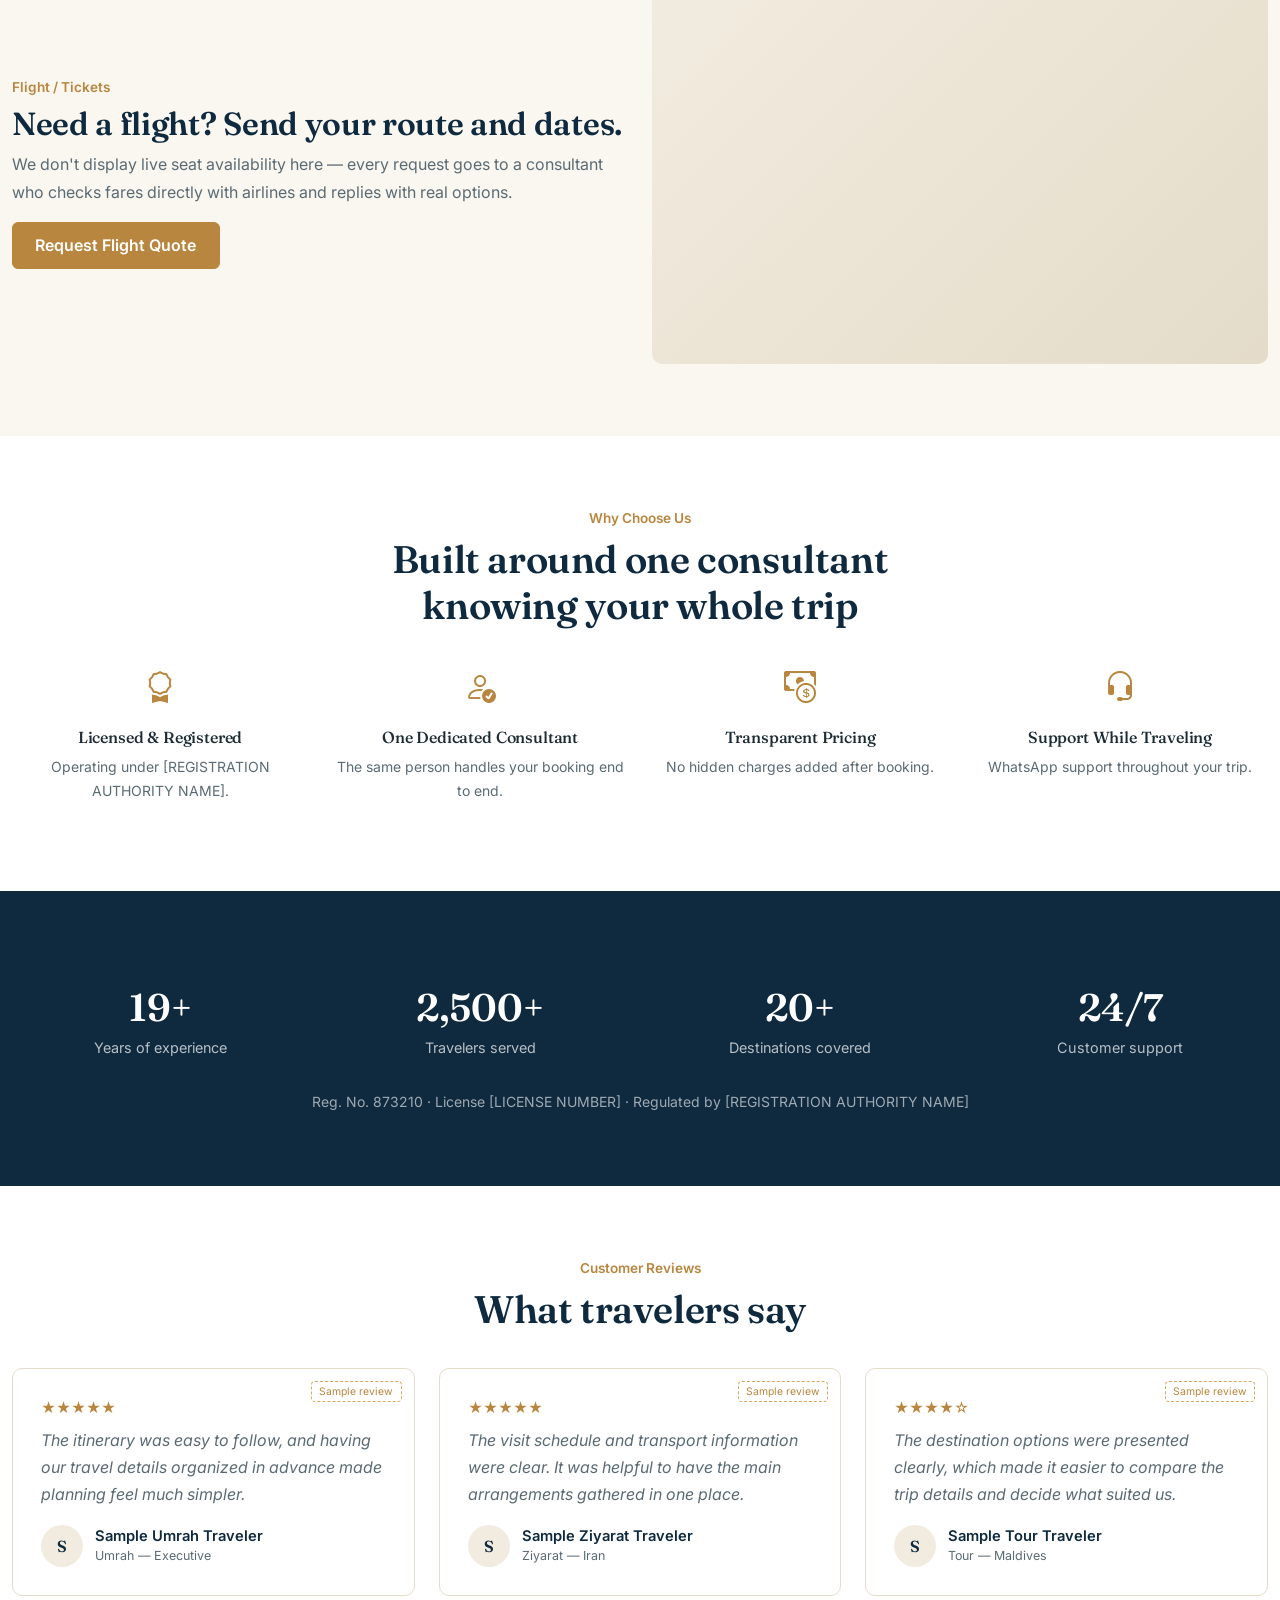
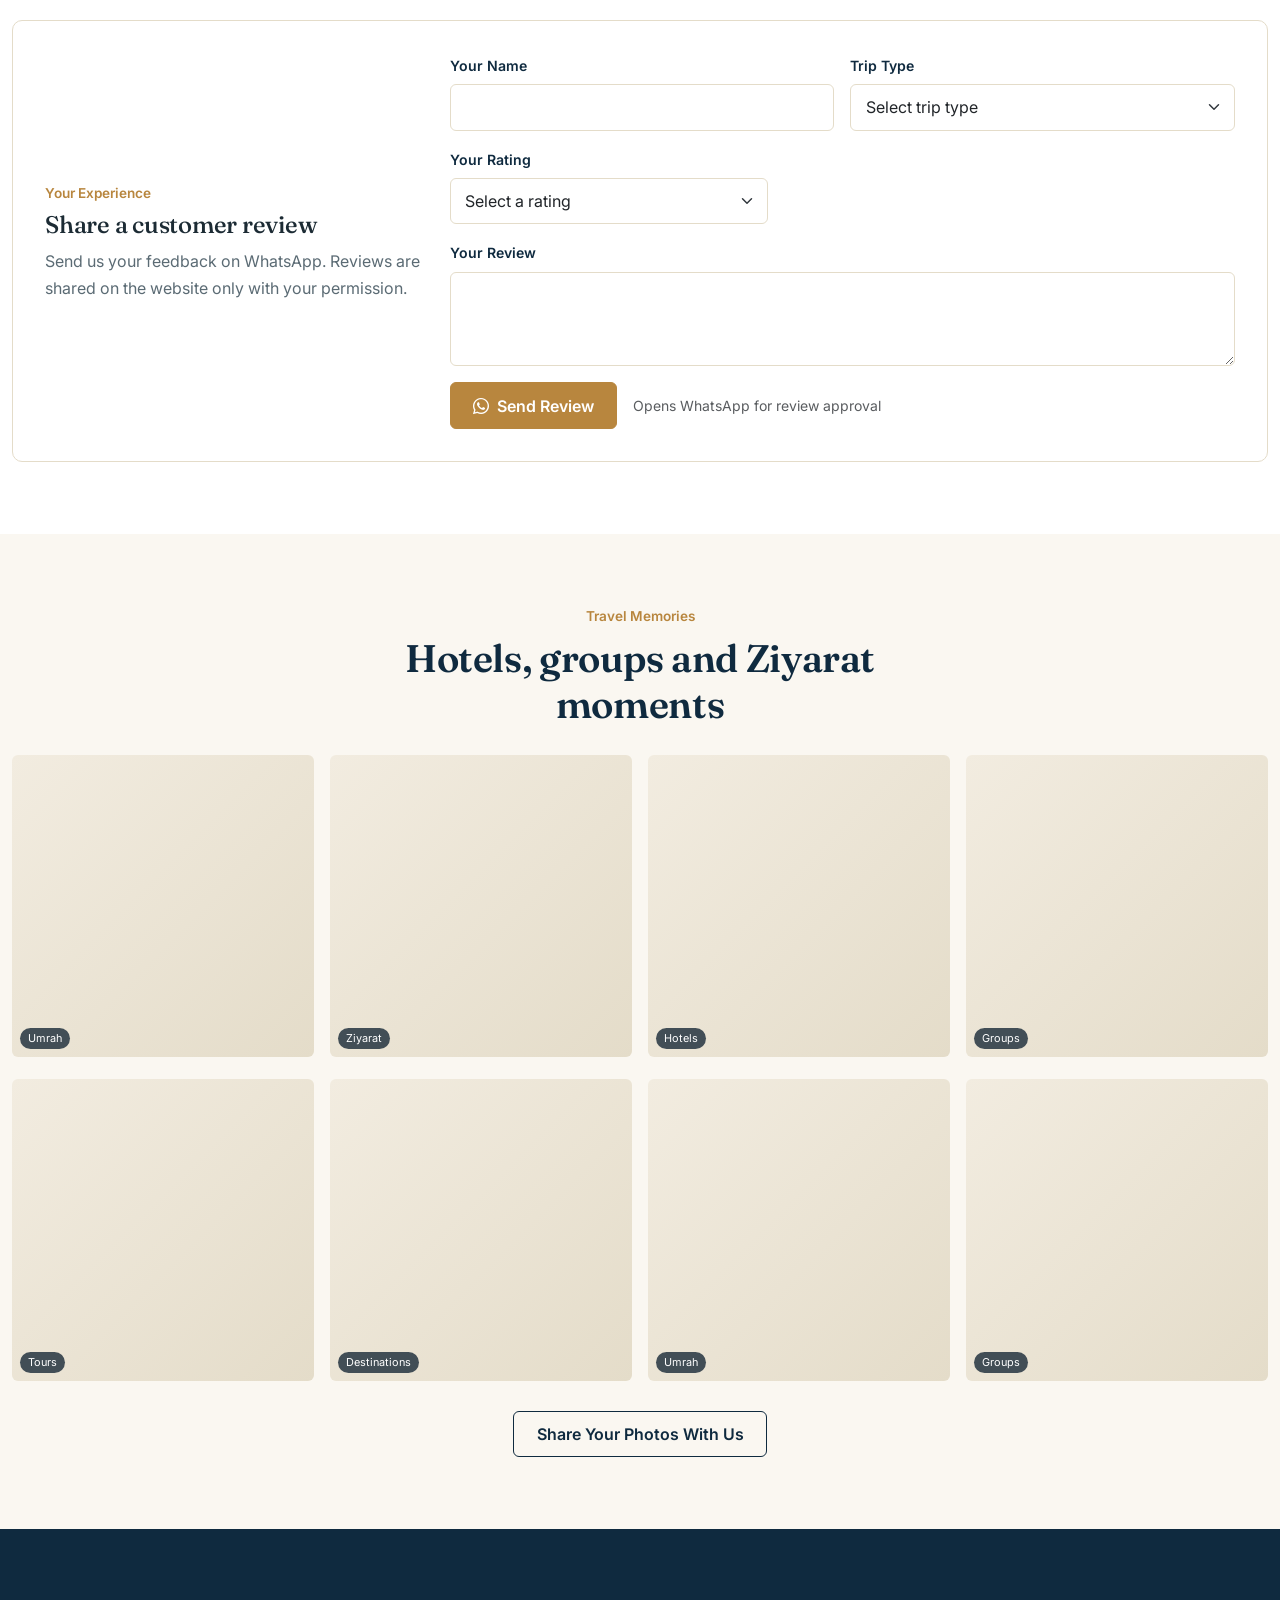
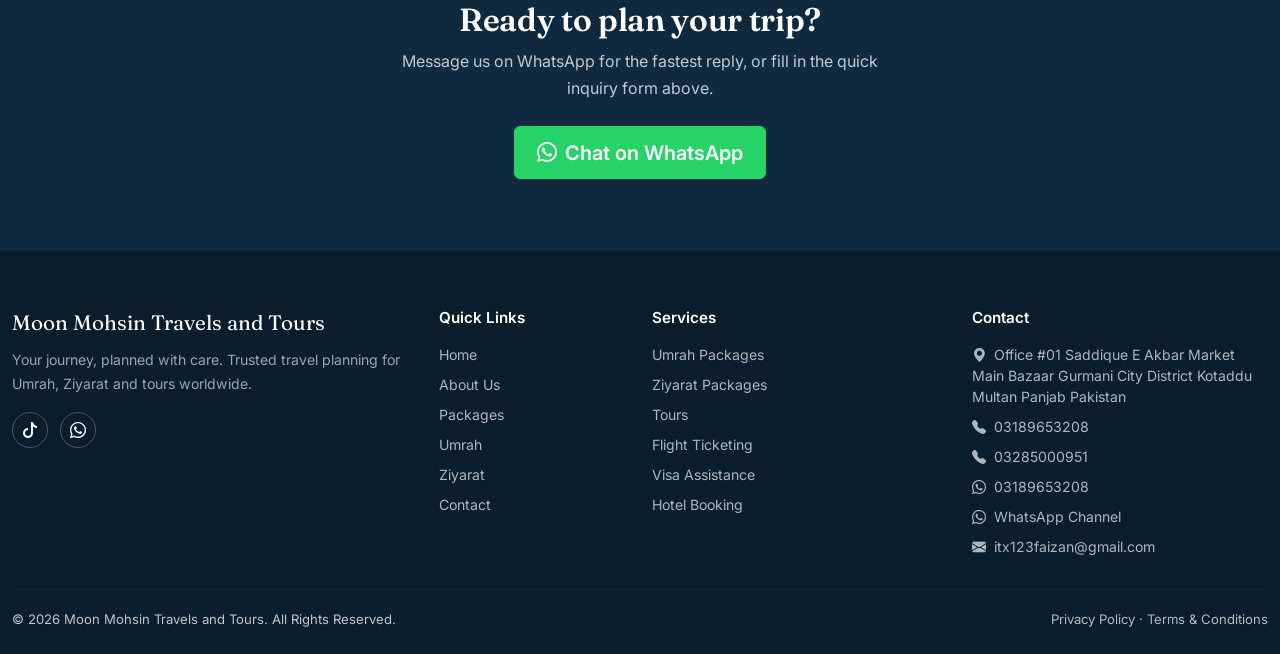
==== commit 96fdbd71: "Improve travel site content and responsive layout" ====
--- a/index.html
+++ b/index.html
@@ -21,6 +21,11 @@
 
 <!-- HERO -->
 <header class="hero">
+  <div class="hero__background" aria-hidden="true">
+    <div class="hero__slide hero__slide--active" style="background-image:url('https://images.unsplash.com/photo-1568322445389-f64ac2515020?auto=format&fit=crop&w=2000&q=85');"></div>
+    <div class="hero__slide" style="background-image:url('https://images.unsplash.com/photo-1500530855697-b586d89ba3ee?auto=format&fit=crop&w=2000&q=85');"></div>
+    <div class="hero__slide" style="background-image:url('https://images.unsplash.com/photo-1436491865332-7a61a109cc05?auto=format&fit=crop&w=2000&q=85');"></div>
+  </div>
   <svg class="hero__route" viewBox="0 0 1200 500" preserveAspectRatio="none" xmlns="http://www.w3.org/2000/svg">
     <path d="M-20,420 C 250,380 350,200 620,230 S 980,120 1240,80" fill="none" stroke="#D9A75C" stroke-width="2" stroke-dasharray="2 12" stroke-linecap="round"/>
     <circle cx="-20" cy="420" r="4" fill="#D9A75C"/>
@@ -181,7 +186,7 @@
       </div>
       <div class="col-lg-6">
         <div class="img-placeholder-wrap" style="aspect-ratio:16/10;">
-          <img src="https://images.unsplash.com/photo-1436491865332-7a61a109cc05?auto=format&fit=crop&w=1200&q=80" alt="Airplane wing above the clouds" class="w-100 h-100" style="object-fit:cover;" onerror="this.classList.add('img-missing')">
+          <img src="https://images.unsplash.com/photo-1568322445389-f64ac2515020?auto=format&fit=crop&w=1200&q=85" alt="The Kaaba in Makkah during Umrah" class="w-100 h-100" style="object-fit:cover;" onerror="this.classList.add('img-missing')">
         </div>
       </div>
     </div>
--- a/assets/css/style.css
+++ b/assets/css/style.css
@@ -21,7 +21,7 @@
   --container-max: 1320px;
 }
 
-html { scroll-behavior: smooth; }
+html { scroll-behavior: smooth; overflow-x: hidden; }
 body {
   font-family: var(--font-body);
   color: var(--text);
@@ -95,7 +95,11 @@
 /* =========================================================
    HERO — with flight-path motif (the one signature element)
    ========================================================= */
-.hero { position: relative; background: linear-gradient(160deg, var(--ink) 0%, var(--ink-deep) 100%); color: #fff; overflow: hidden; padding: 5.5rem 0 6rem; }
+.hero { position: relative; background: var(--ink-deep); color: #fff; overflow: hidden; padding: 5.5rem 0 6rem; isolation: isolate; }
+.hero::after { content:""; position:absolute; inset:0; z-index:-1; background:linear-gradient(90deg, rgba(10,29,44,0.9) 0%, rgba(10,29,44,0.68) 48%, rgba(10,29,44,0.38) 100%), linear-gradient(160deg, rgba(10,29,44,0.18), rgba(10,29,44,0.42)); }
+.hero__background { position:absolute; inset:0; z-index:-2; background:var(--ink-deep); }
+.hero__slide { position:absolute; inset:0; background-position:center; background-size:cover; opacity:0; transform:scale(1.04); transition:opacity 1.2s ease, transform 7s ease; }
+.hero__slide--active { opacity:1; transform:scale(1); }
 .hero__route { position: absolute; inset: 0; pointer-events: none; opacity: 0.5; }
 .hero__eyebrow { color: var(--gold-light); font-weight: 600; letter-spacing: 0.02em; }
 .hero h1 { color: #fff; font-size: clamp(2.1rem, 5vw, 3.6rem); line-height: 1.12; max-width: 760px; }
@@ -103,6 +107,7 @@
 .hero__ctas { display: flex; gap: 0.9rem; flex-wrap: wrap; }
 .hero__badges { display: flex; gap: 1.75rem; flex-wrap: wrap; margin-top: 2.75rem; }
 .hero__badges div { color: rgba(255,255,255,0.75); font-size: 0.85rem; display:flex; align-items:center; gap:0.5rem; }
+@media (prefers-reduced-motion: reduce) { .hero__slide { transition:none; transform:none; } }
 
 .page-hero { background: linear-gradient(160deg, var(--ink) 0%, var(--ink-deep) 100%); color: #fff; padding: 3.25rem 0; position: relative; overflow: hidden; }
 .page-hero h1 { color: #fff; font-size: clamp(1.8rem, 4vw, 2.6rem); }
@@ -141,8 +146,8 @@
    ========================================================= */
 .package-card { background:#fff; border:1px solid var(--line); border-radius: var(--radius-md); overflow:hidden; display:flex; flex-direction:column; transition: box-shadow .2s ease, transform .2s ease; }
 .package-card:hover { box-shadow: 0 14px 30px rgba(15,42,63,0.1); transform: translateY(-3px); }
-.package-card__media { position:relative; aspect-ratio: 4/3; background: linear-gradient(135deg, var(--ivory-alt), var(--line)); overflow:hidden; }
-.package-card__media img { width:100%; height:100%; object-fit:cover; display:block; }
+.package-card__media { position:relative; aspect-ratio: 4/3; min-height:0; background: linear-gradient(135deg, var(--ivory-alt), var(--line)); overflow:hidden; }
+.package-card__media img { position:absolute; inset:0; width:100%; height:100%; object-fit:cover; display:block; }
 .package-card__media img.img-missing { display:none; }
 .package-card__media::after {
   content: "Add photo"; position:absolute; inset:0; display:flex; align-items:center; justify-content:center;
@@ -164,8 +169,9 @@
 .availability { font-size:0.75rem; font-weight:600; padding:0.15rem 0.55rem; border-radius:20px; }
 .availability--ok { background:#E7F3EC; color: var(--success); }
 .availability--limited { background:#FBEAE0; color:#A3552A; }
-.package-card__actions { display:flex; gap:0.5rem; flex-wrap:wrap; }
-.package-card__actions .btn { flex:1; }
+.package-card__actions { display:grid; grid-template-columns:repeat(2, minmax(0, 1fr)); gap:0.5rem; }
+.package-card__actions .btn { min-width:0; width:100%; min-height:40px; padding:0.5rem 0.4rem; display:inline-flex; align-items:center; justify-content:center; white-space:nowrap; }
+.package-card--compact .package-card__actions .btn { font-size:0.78rem; padding-left:0.25rem; padding-right:0.25rem; }
 .whatsapp-inline { font-size:0.82rem; color: var(--success); font-weight:600; display:inline-flex; align-items:center; gap:0.35rem; }
 .whatsapp-inline:hover { text-decoration: underline; }
 .empty-state { text-align:center; color: var(--text-muted); padding: 2rem 0; }
@@ -246,6 +252,9 @@
    ========================================================= */
 .detail-row { display:flex; justify-content:space-between; gap:1rem; padding:0.45rem 0; border-bottom:1px dashed var(--line); font-size:0.9rem; text-transform:capitalize; }
 .detail-row strong { color: var(--ink); text-align:right; text-transform:none; }
+#detailsModal .modal-dialog { max-width: 560px; }
+#detailsModal .modal-body { max-height: calc(100vh - 140px); overflow-y: auto; }
+#detailsModalBody > img { display:block; width:100%; height:clamp(180px, 32vw, 280px); object-fit:cover; border-radius:var(--radius-sm); }
 .img-placeholder-wrap { position:relative; border-radius: var(--radius-md); overflow:hidden; background: linear-gradient(135deg, var(--ivory-alt), var(--line)); }
 .img-placeholder-wrap img.img-missing { display:none; }
 
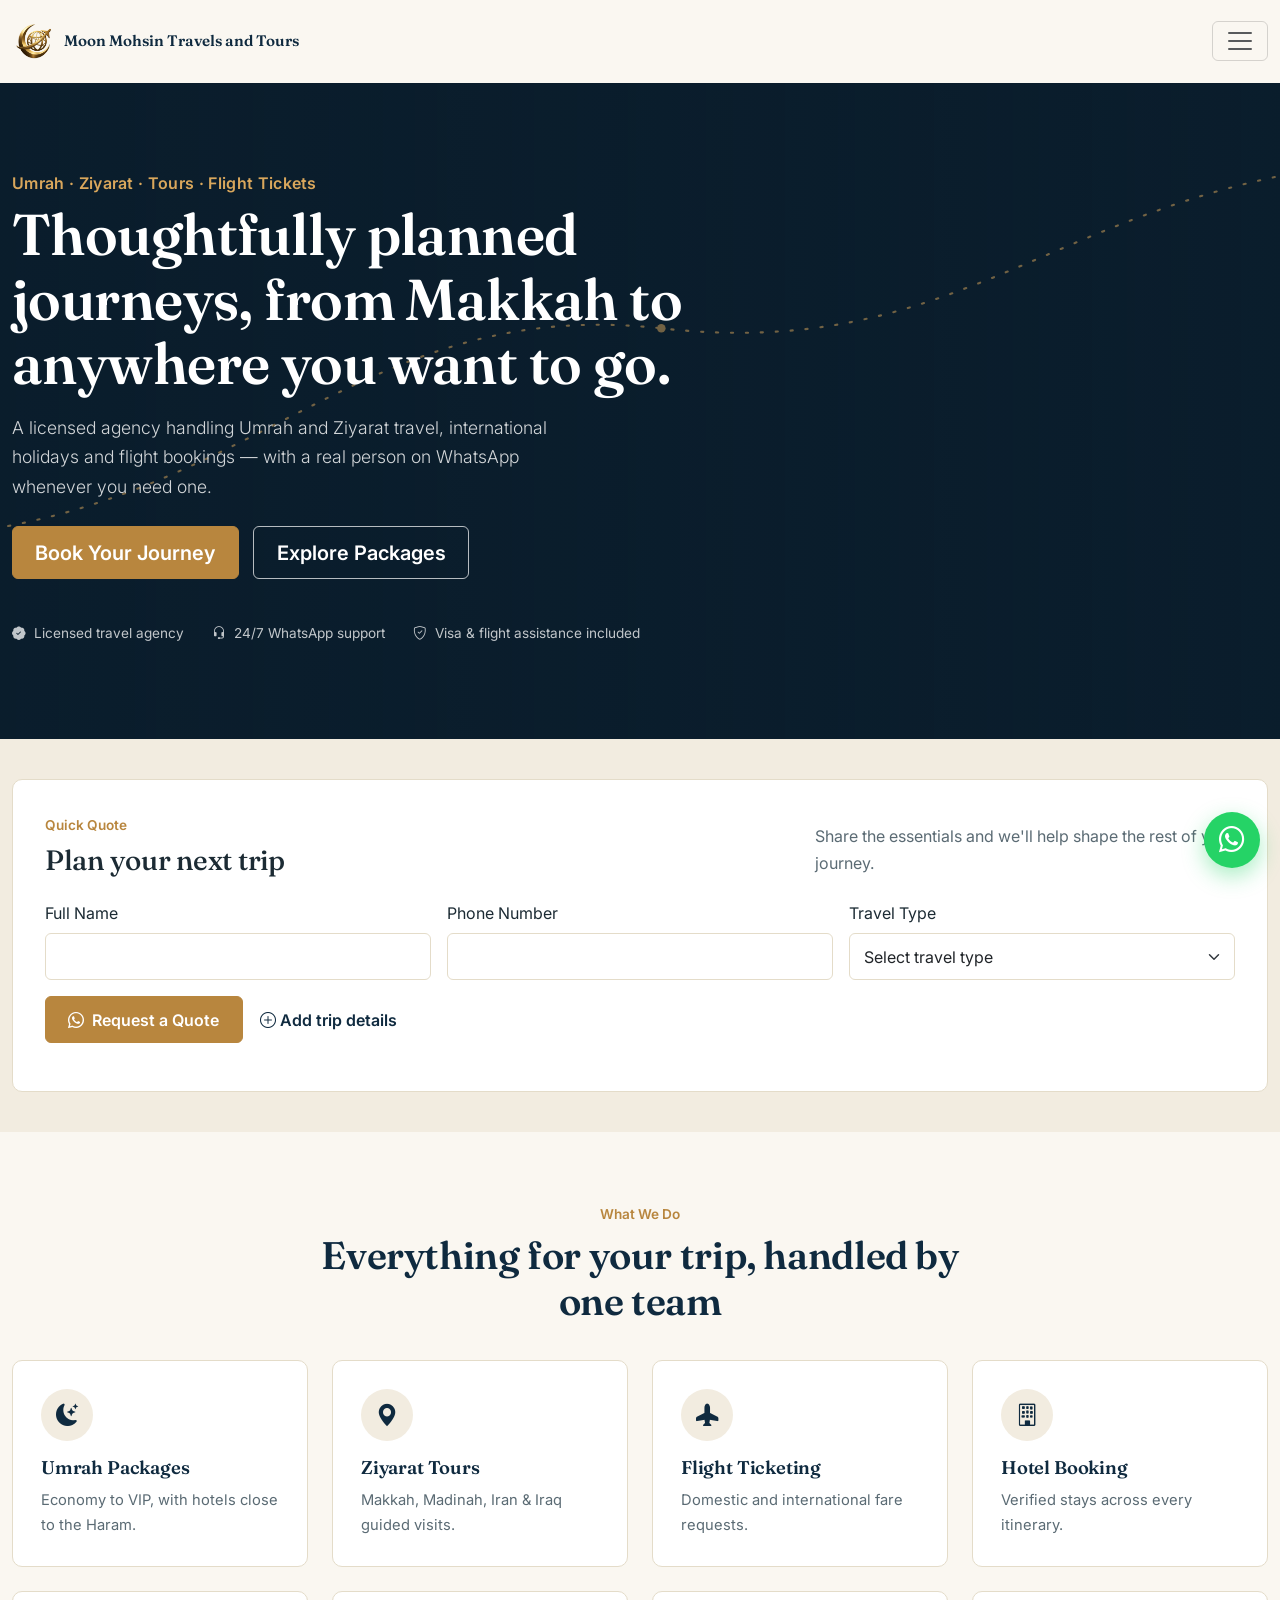
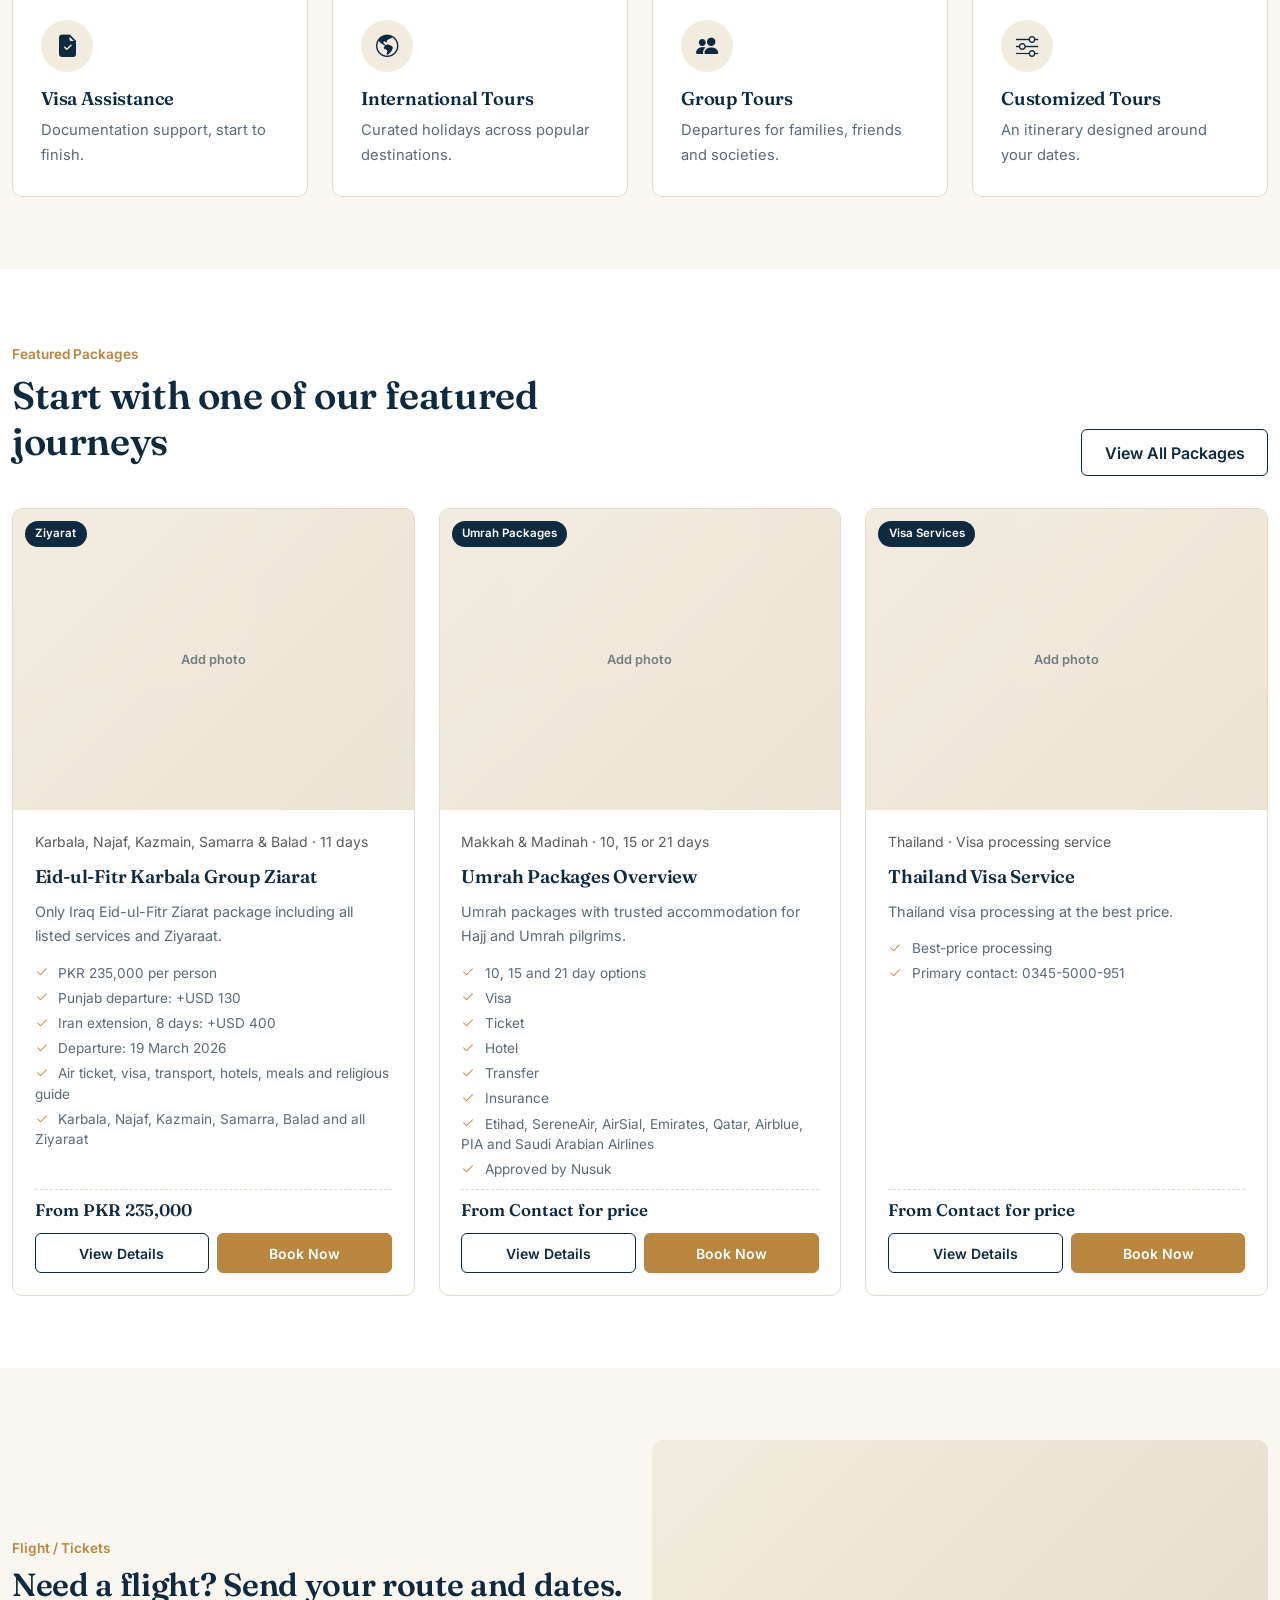
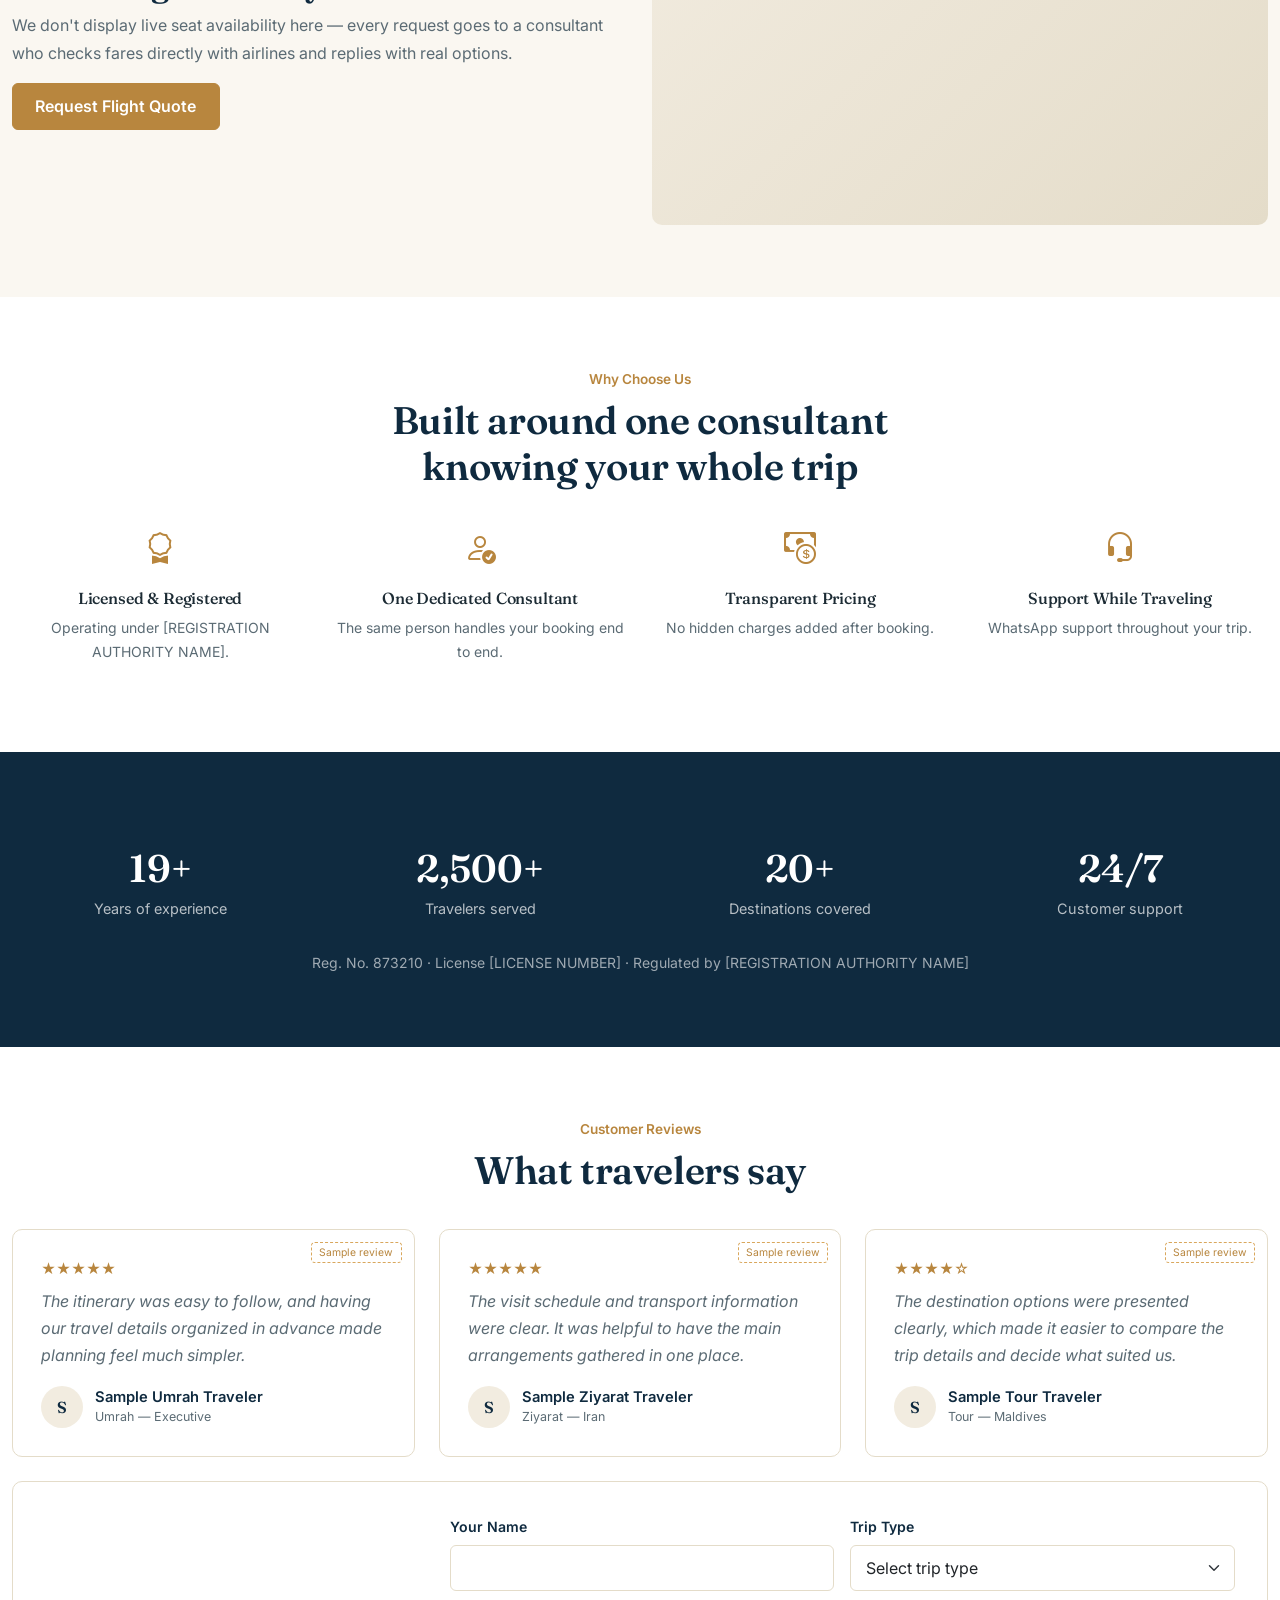
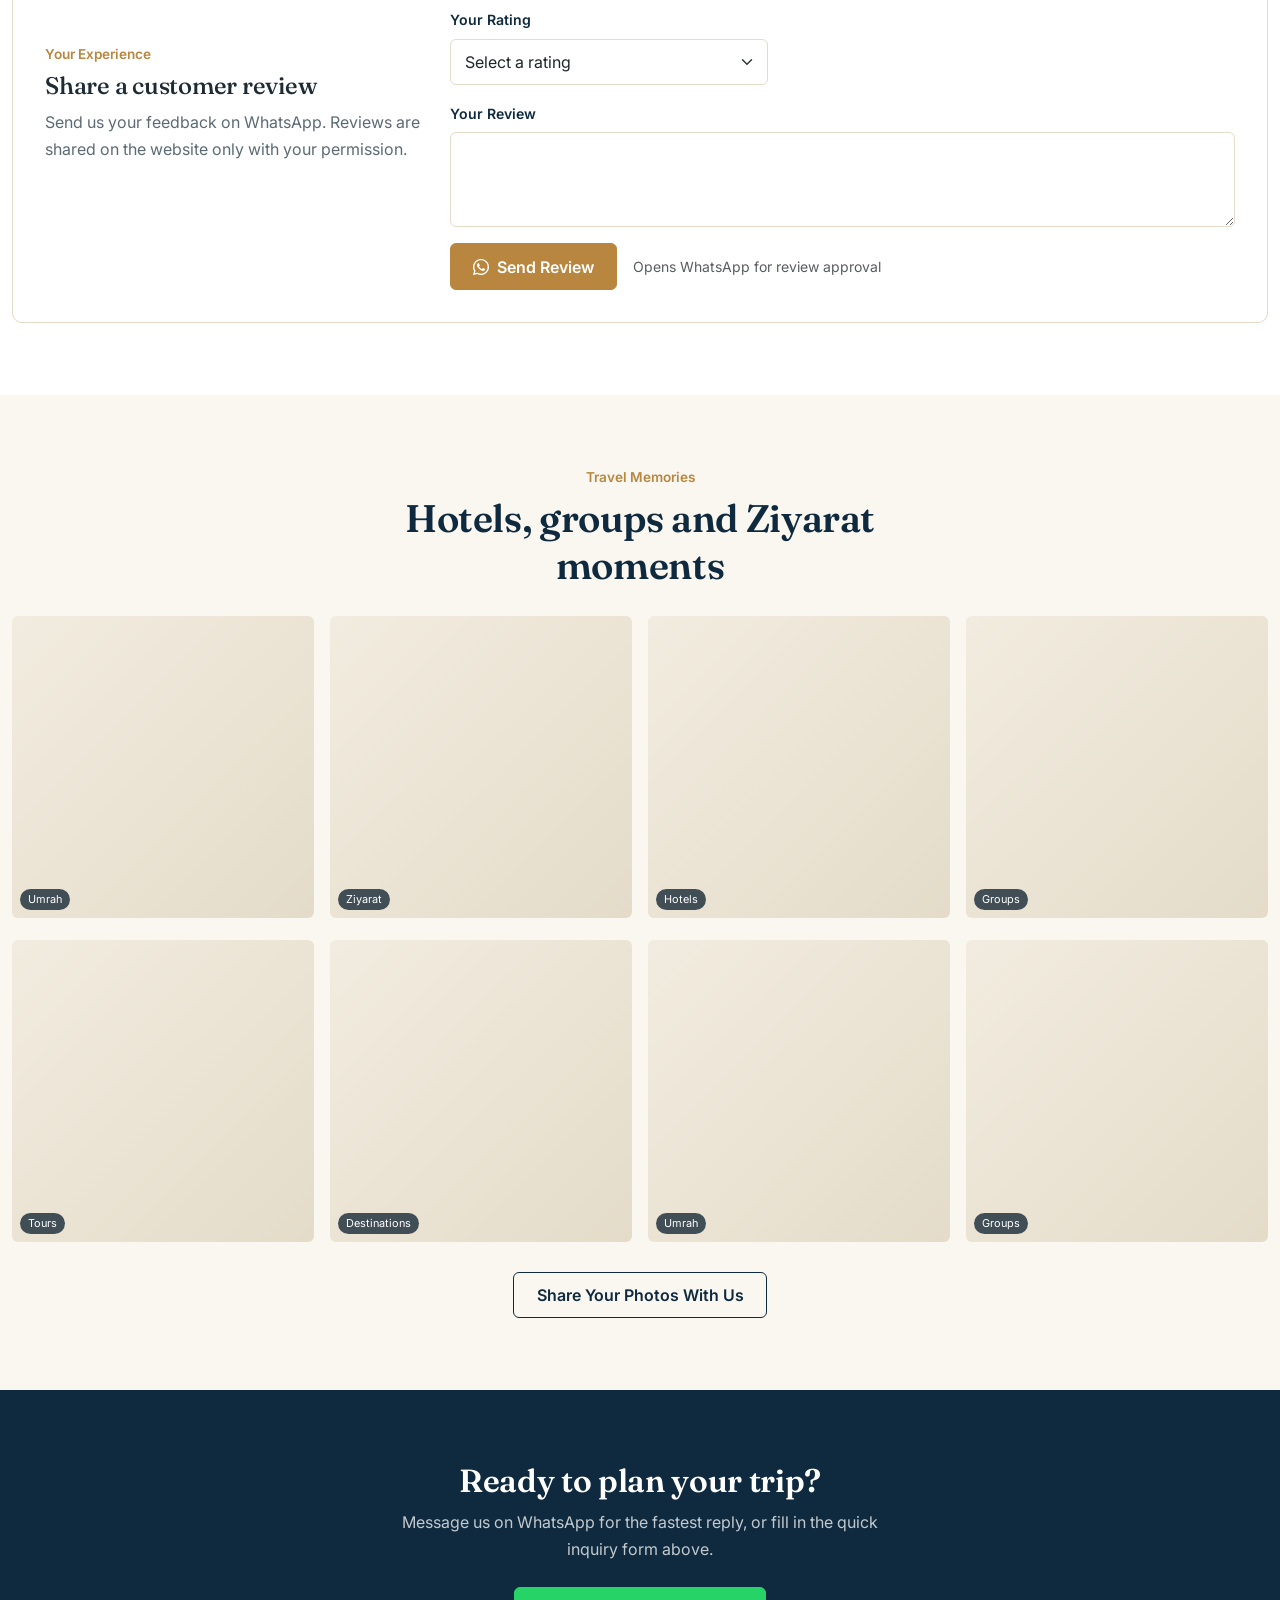
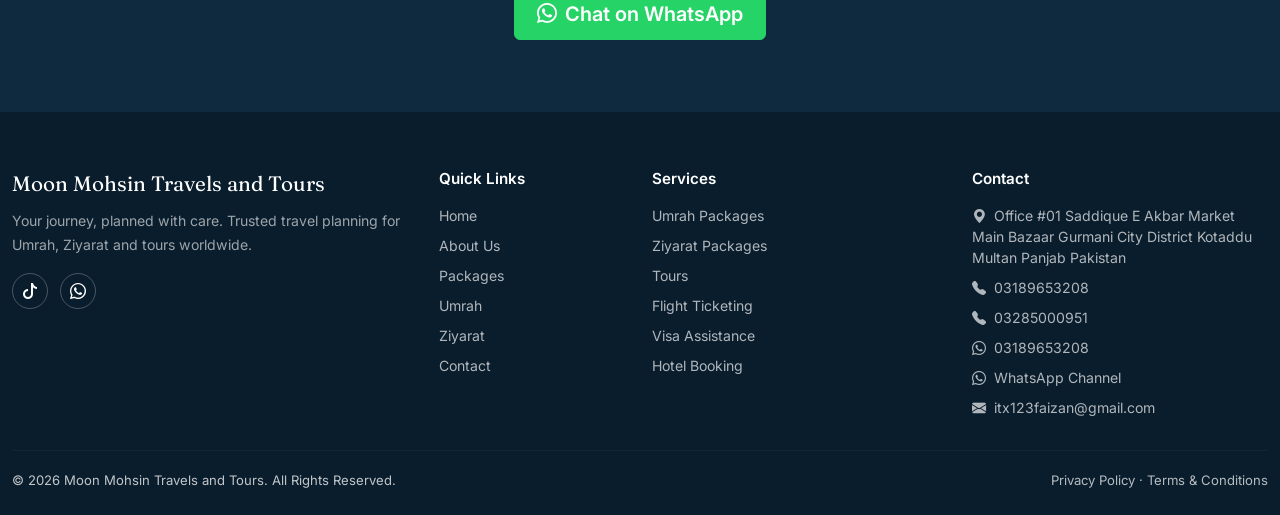
==== commit 6c4470ac: "Update travel packages and sections" ====
--- a/index.html
+++ b/index.html
@@ -133,7 +133,7 @@
 </section>
 
 <!-- UMRAH PREVIEW -->
-<section class="bg-white">
+<section class="bg-white d-none">
   <div class="container">
     <div class="d-flex justify-content-between align-items-end flex-wrap gap-3 reveal">
       <div class="section-heading">
@@ -147,7 +147,7 @@
 </section>
 
 <!-- ZIYARAT PREVIEW -->
-<section>
+<section class="d-none">
   <div class="container">
     <div class="d-flex justify-content-between align-items-end flex-wrap gap-3 reveal">
       <div class="section-heading">
@@ -165,8 +165,8 @@
   <div class="container">
     <div class="d-flex justify-content-between align-items-end flex-wrap gap-3 reveal">
       <div class="section-heading">
-        <span class="section-label">Explore Our Packages</span>
-        <h2>Popular tours beyond religious travel</h2>
+        <span class="section-label">Featured Packages</span>
+        <h2>Start with one of our featured journeys</h2>
       </div>
       <a href="packages.html" class="btn btn-outline-ink">View All Packages</a>
     </div>
@@ -313,11 +313,9 @@
 
 <script src="https://cdn.jsdelivr.net/npm/bootstrap@5.3.3/dist/js/bootstrap.bundle.min.js"></script>
 <script src="assets/js/config.js"></script>
-<script src="assets/js/main.js"></script>
+<script src="assets/js/main.js?v=20260927-details"></script>
 <script>
   document.addEventListener("DOMContentLoaded", () => {
-    renderUmrahCards("homeUmrahCards", SITE_CONFIG.umrahPackages);
-    renderZiyaratCards("homeZiyaratCards", SITE_CONFIG.ziyaratPackages.slice(0,4));
     renderTourCards("homeTourCards", SITE_CONFIG.tourPackages.slice(0,3));
     renderGallery("homeGallery");
     document.getElementById("ctaWhatsapp").href = waLink();
--- a/assets/css/style.css
+++ b/assets/css/style.css
@@ -149,6 +149,7 @@
 .package-card__media { position:relative; aspect-ratio: 4/3; min-height:0; background: linear-gradient(135deg, var(--ivory-alt), var(--line)); overflow:hidden; }
 .package-card__media img { position:absolute; inset:0; width:100%; height:100%; object-fit:cover; display:block; }
 .package-card__media img.img-missing { display:none; }
+.package-card__no-image { position:absolute; inset:0; display:flex; align-items:center; justify-content:center; padding:1.5rem; text-align:center; color:var(--ink); font-family:var(--font-display); font-size:1.2rem; background:linear-gradient(135deg, var(--ivory-alt), #fff); }
 .package-card__media::after {
   content: "Add photo"; position:absolute; inset:0; display:flex; align-items:center; justify-content:center;
   color: var(--ink); opacity:0; font-size:0.8rem; font-weight:600; background: var(--ivory-alt);
@@ -255,6 +256,19 @@
 #detailsModal .modal-dialog { max-width: 560px; }
 #detailsModal .modal-body { max-height: calc(100vh - 140px); overflow-y: auto; }
 #detailsModalBody > img { display:block; width:100%; height:clamp(180px, 32vw, 280px); object-fit:cover; border-radius:var(--radius-sm); }
+#detailsModalBody { padding:1.35rem; }
+.detail-modal__lead { padding:0.9rem 0 0.75rem; border-bottom:1px solid var(--line); }
+.detail-modal__category { display:inline-block; color:var(--gold); font-size:0.75rem; font-weight:700; letter-spacing:0.04em; text-transform:uppercase; }
+.detail-modal__lead p { margin:0.25rem 0 0; color:var(--ink); font-weight:600; line-height:1.45; }
+.detail-modal__summary { display:grid; grid-template-columns:repeat(2, minmax(0, 1fr)); gap:0.75rem; padding:1rem 0; }
+.detail-modal__summary div { background:var(--ivory-alt); border-radius:var(--radius-sm); padding:0.75rem; }
+.detail-modal__summary span { display:block; color:var(--text-muted); font-size:0.72rem; text-transform:uppercase; letter-spacing:0.04em; }
+.detail-modal__summary strong { display:block; color:var(--ink); margin-top:0.25rem; line-height:1.35; }
+.detail-modal__section { padding:0.8rem 0; border-top:1px dashed var(--line); }
+.detail-modal__section h6 { color:var(--ink); font-weight:700; margin:0 0 0.45rem; }
+.detail-modal__section p { margin:0; font-size:0.9rem; line-height:1.6; }
+.detail-modal__list { margin:0; padding-left:1.2rem; color:var(--text-muted); display:grid; gap:0.45rem; font-size:0.9rem; line-height:1.45; }
+.detail-modal__list li::marker { color:var(--gold); }
 .img-placeholder-wrap { position:relative; border-radius: var(--radius-md); overflow:hidden; background: linear-gradient(135deg, var(--ivory-alt), var(--line)); }
 .img-placeholder-wrap img.img-missing { display:none; }
 
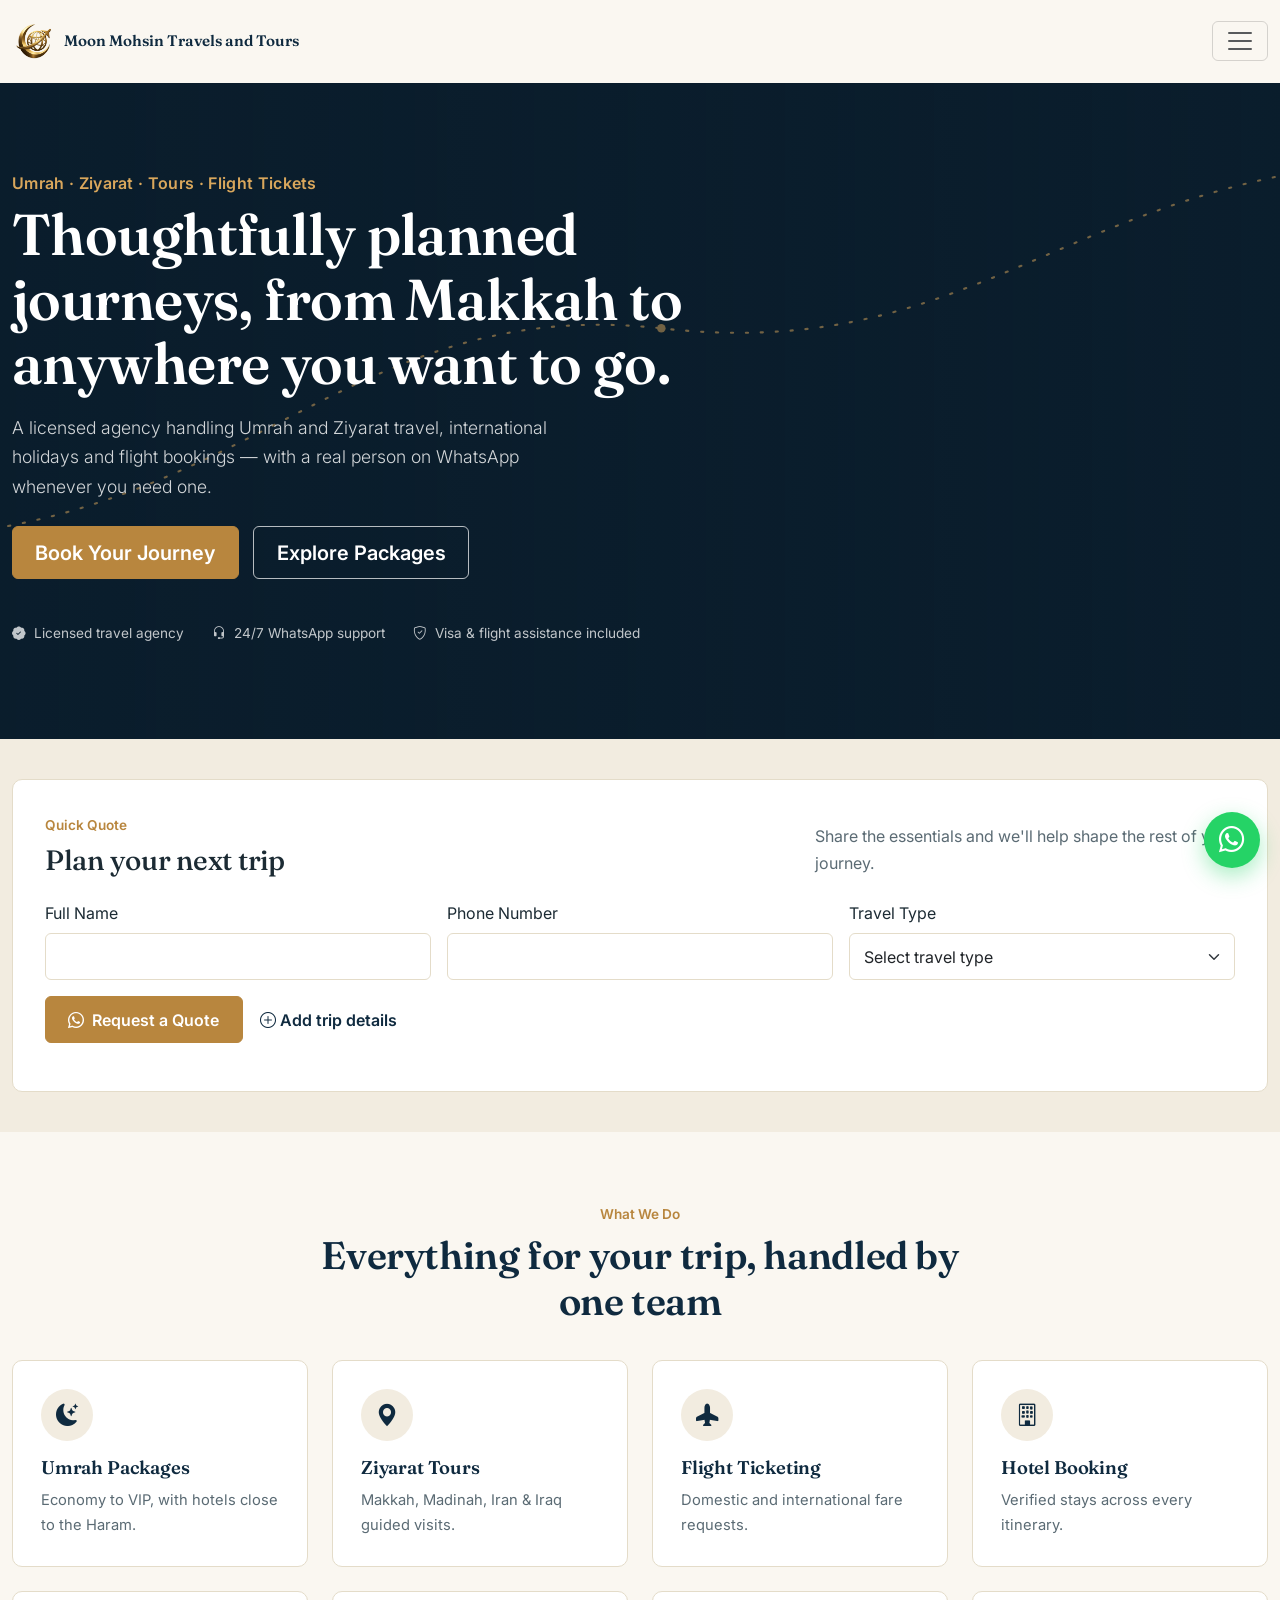
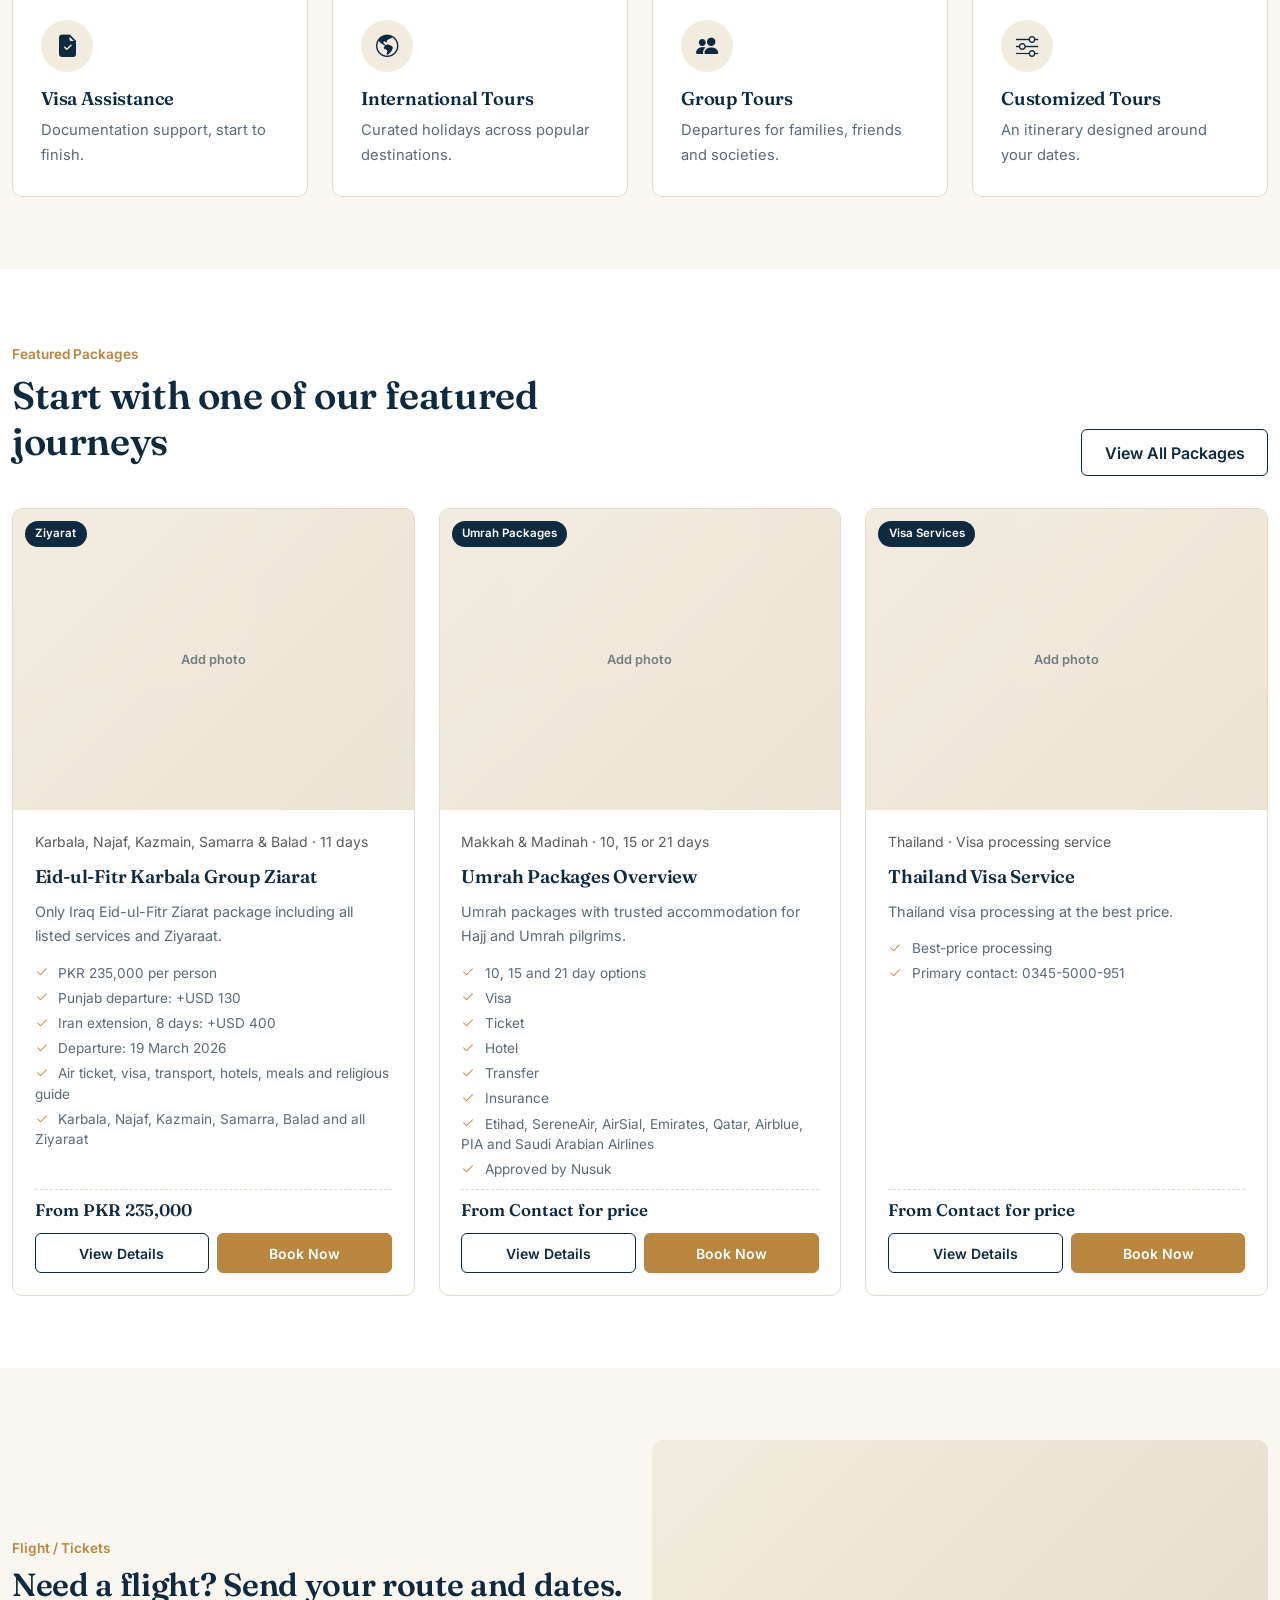
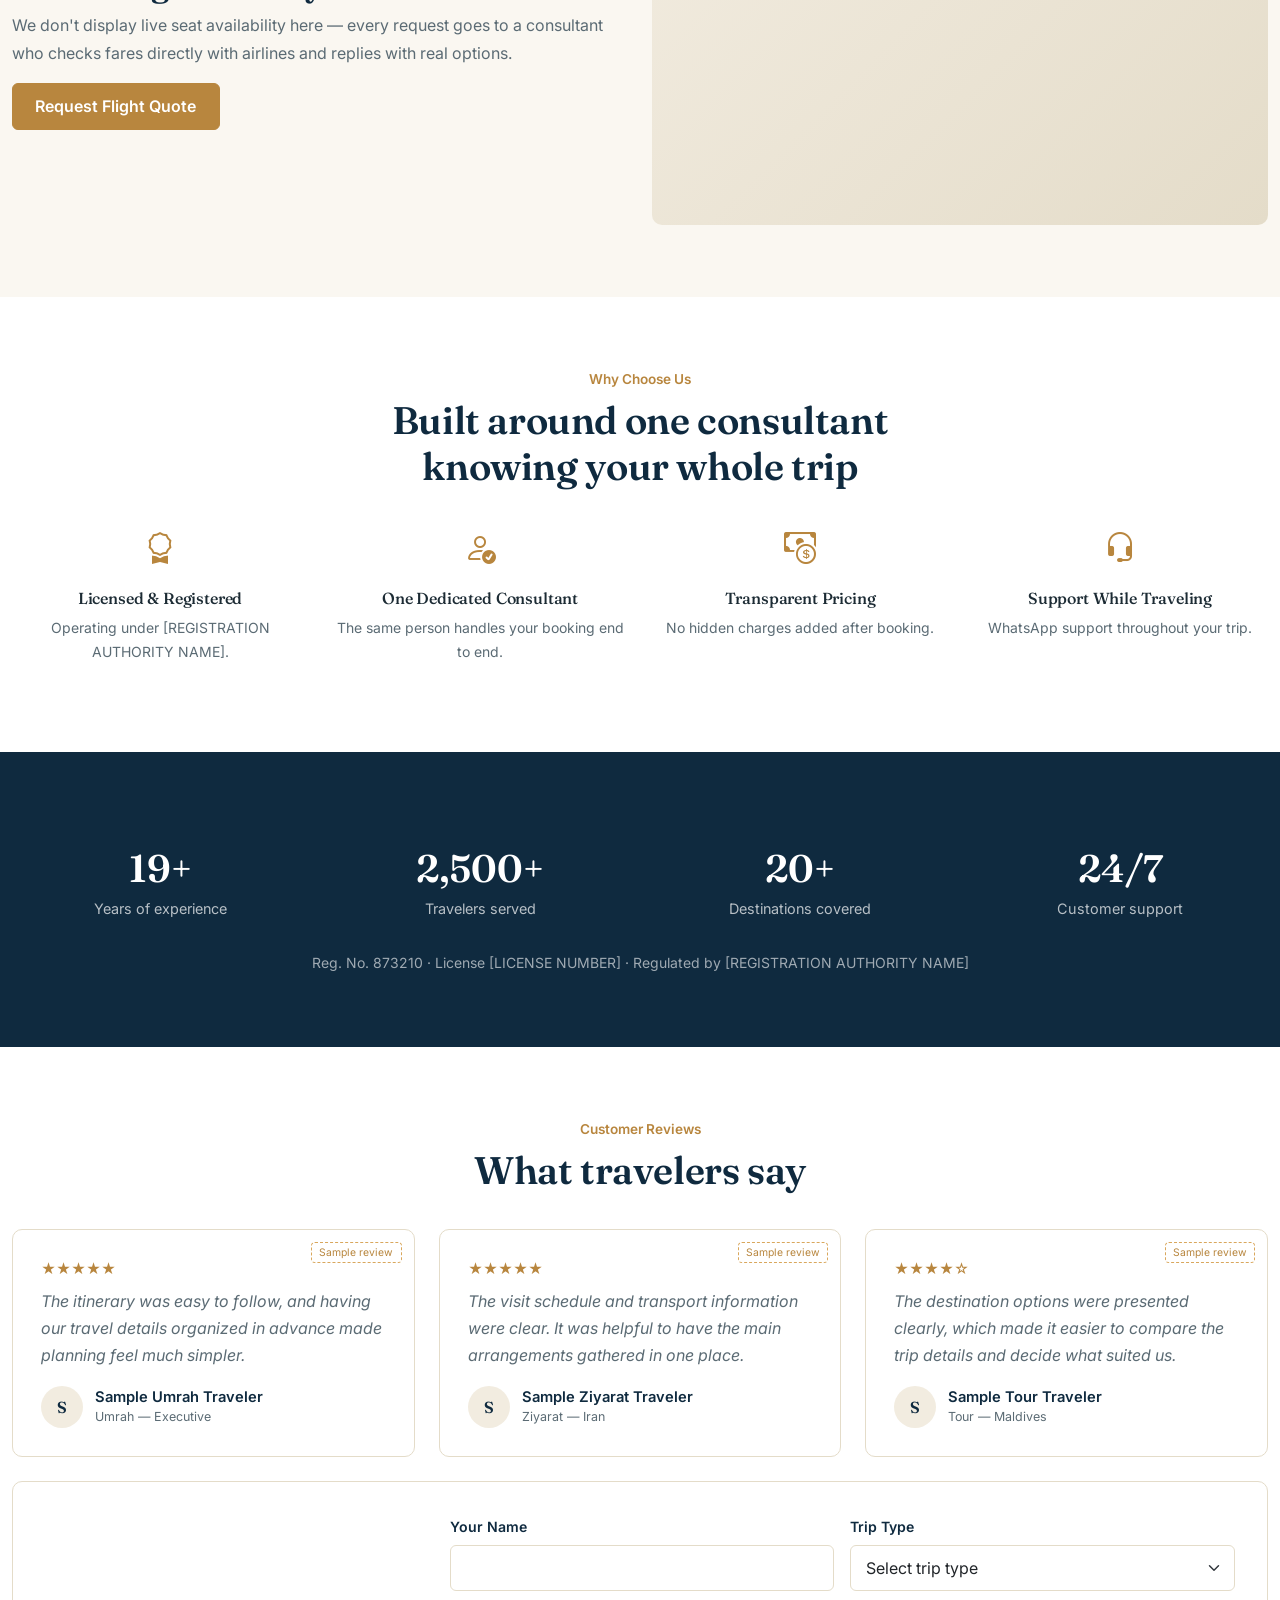
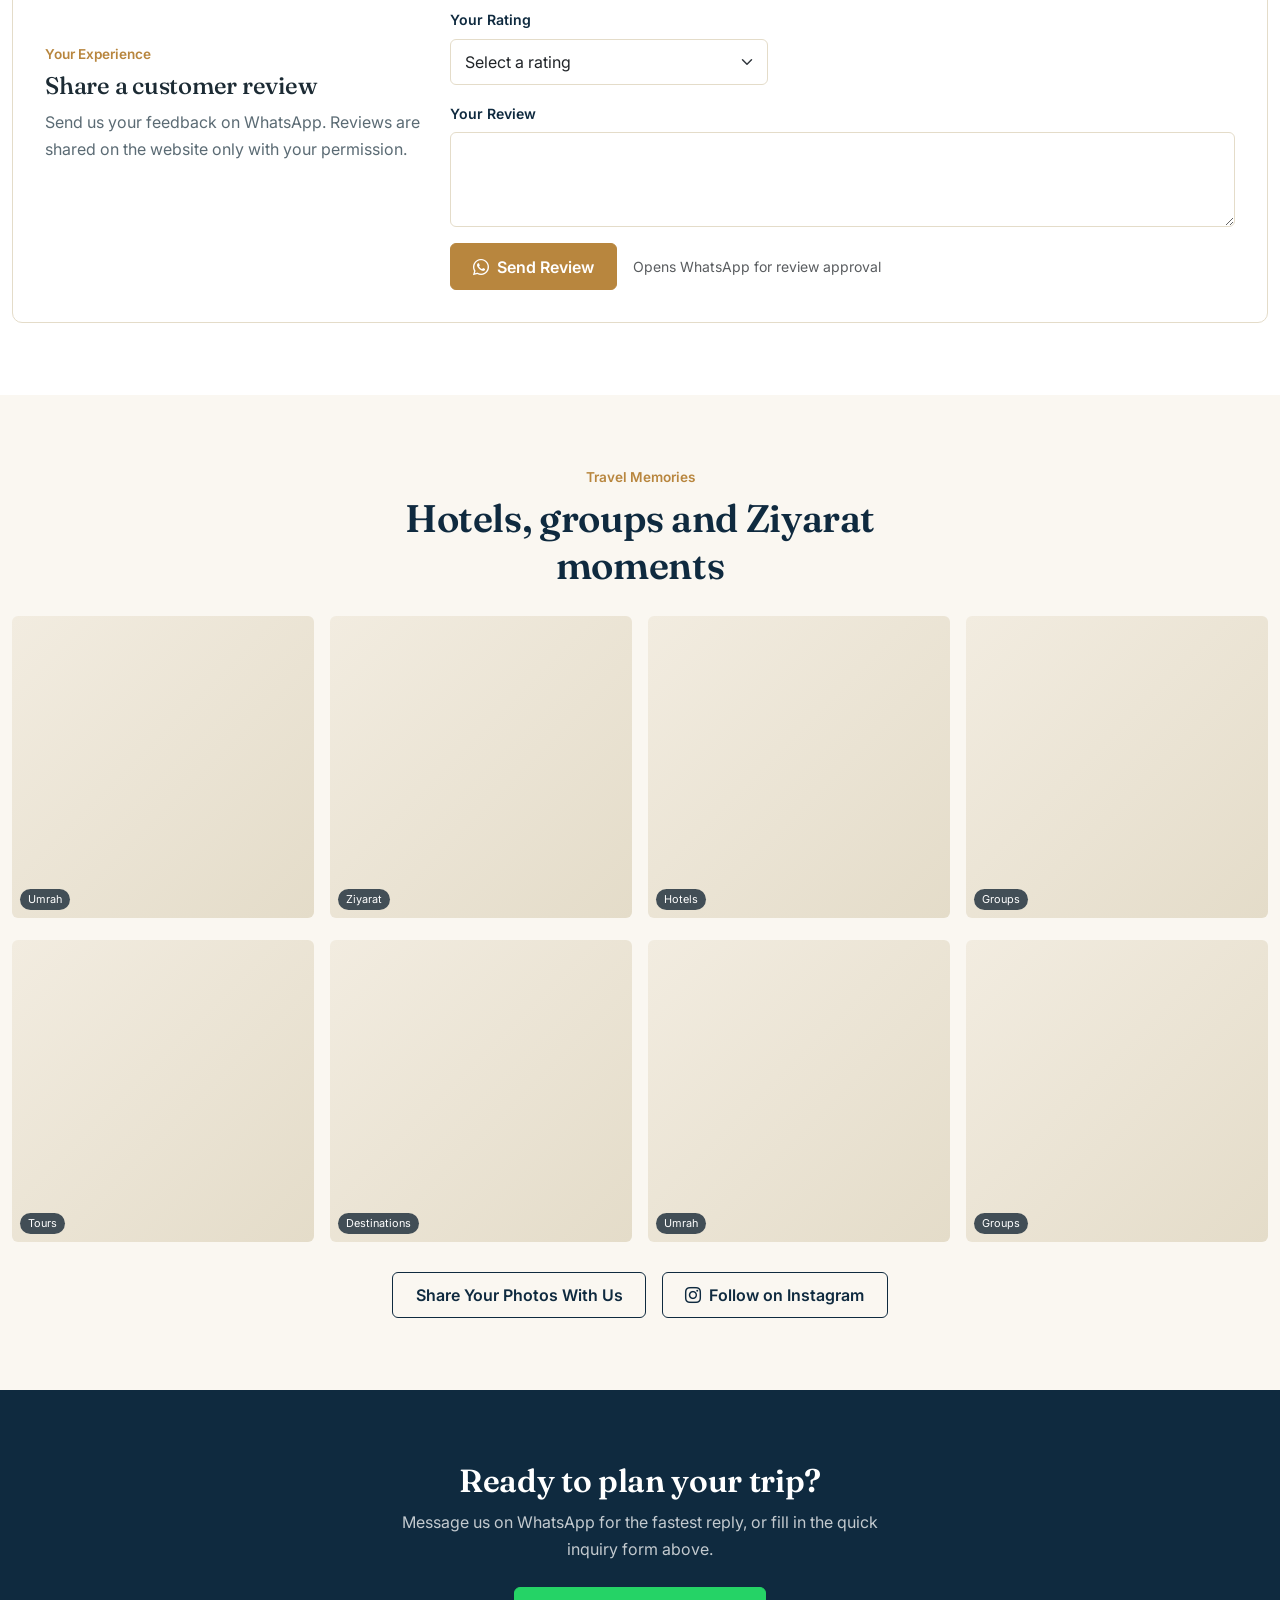
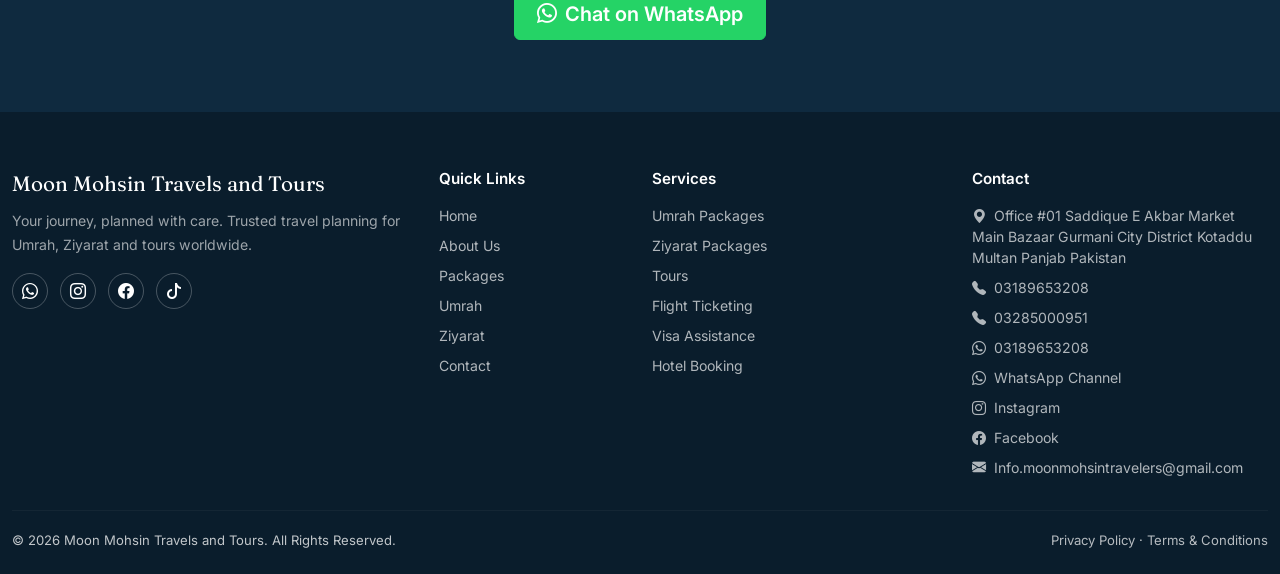
==== commit df6c08a4: "Add Instagram and Facebook links, update email, and implement fetch-based seamless navigation" ====
--- a/index.html
+++ b/index.html
@@ -19,6 +19,7 @@
 
 <div id="chrome-navbar"></div>
 
+<main id="page-content">
 <!-- HERO -->
 <header class="hero">
   <div class="hero__background" aria-hidden="true">
@@ -277,7 +278,10 @@
       <h2>Hotels, groups and Ziyarat moments</h2>
     </div>
     <div class="row g-3 mt-2" id="homeGallery"></div>
-    <div class="text-center mt-4"><a href="contact.html" class="btn btn-outline-ink">Share Your Photos With Us</a></div>
+    <div class="text-center mt-4 d-flex justify-content-center gap-3 flex-wrap">
+      <a href="contact.html" class="btn btn-outline-ink">Share Your Photos With Us</a>
+      <a id="homeInstagramBtn" href="https://www.instagram.com/malik._.faizan___?stkn=MTNlaG5ibmJubHJzYg==" target="_blank" rel="noopener" class="btn btn-outline-ink"><i class="bi bi-instagram me-2"></i>Follow on Instagram</a>
+    </div>
   </div>
 </section>
 
@@ -289,6 +293,7 @@
     <a class="btn btn-whatsapp btn-lg" target="_blank" rel="noopener" id="ctaWhatsapp"><i class="bi bi-whatsapp me-2"></i>Chat on WhatsApp</a>
   </div>
 </section>
+</main>
 
 <div id="chrome-footer"></div>
 
@@ -319,6 +324,10 @@
     renderTourCards("homeTourCards", SITE_CONFIG.tourPackages.slice(0,3));
     renderGallery("homeGallery");
     document.getElementById("ctaWhatsapp").href = waLink();
+    const homeIgBtn = document.getElementById("homeInstagramBtn");
+    if (homeIgBtn && SITE_CONFIG.company.social && SITE_CONFIG.company.social.instagram) {
+      homeIgBtn.href = SITE_CONFIG.company.social.instagram;
+    }
 
     document.getElementById("statsRow").innerHTML = SITE_CONFIG.company.stats.map(s => `
       <div class="col-6 col-lg-3">
--- a/assets/css/style.css
+++ b/assets/css/style.css
@@ -274,3 +274,12 @@
 
 /* wide-screen container control */
 @media (min-width: 1600px) { .container { max-width: 1440px; } }
+
+/* smooth client-side page transition */
+#page-content {
+  animation: pageFadeIn 0.22s ease-out;
+}
+@keyframes pageFadeIn {
+  from { opacity: 0.75; transform: translateY(3px); }
+  to { opacity: 1; transform: translateY(0); }
+}
